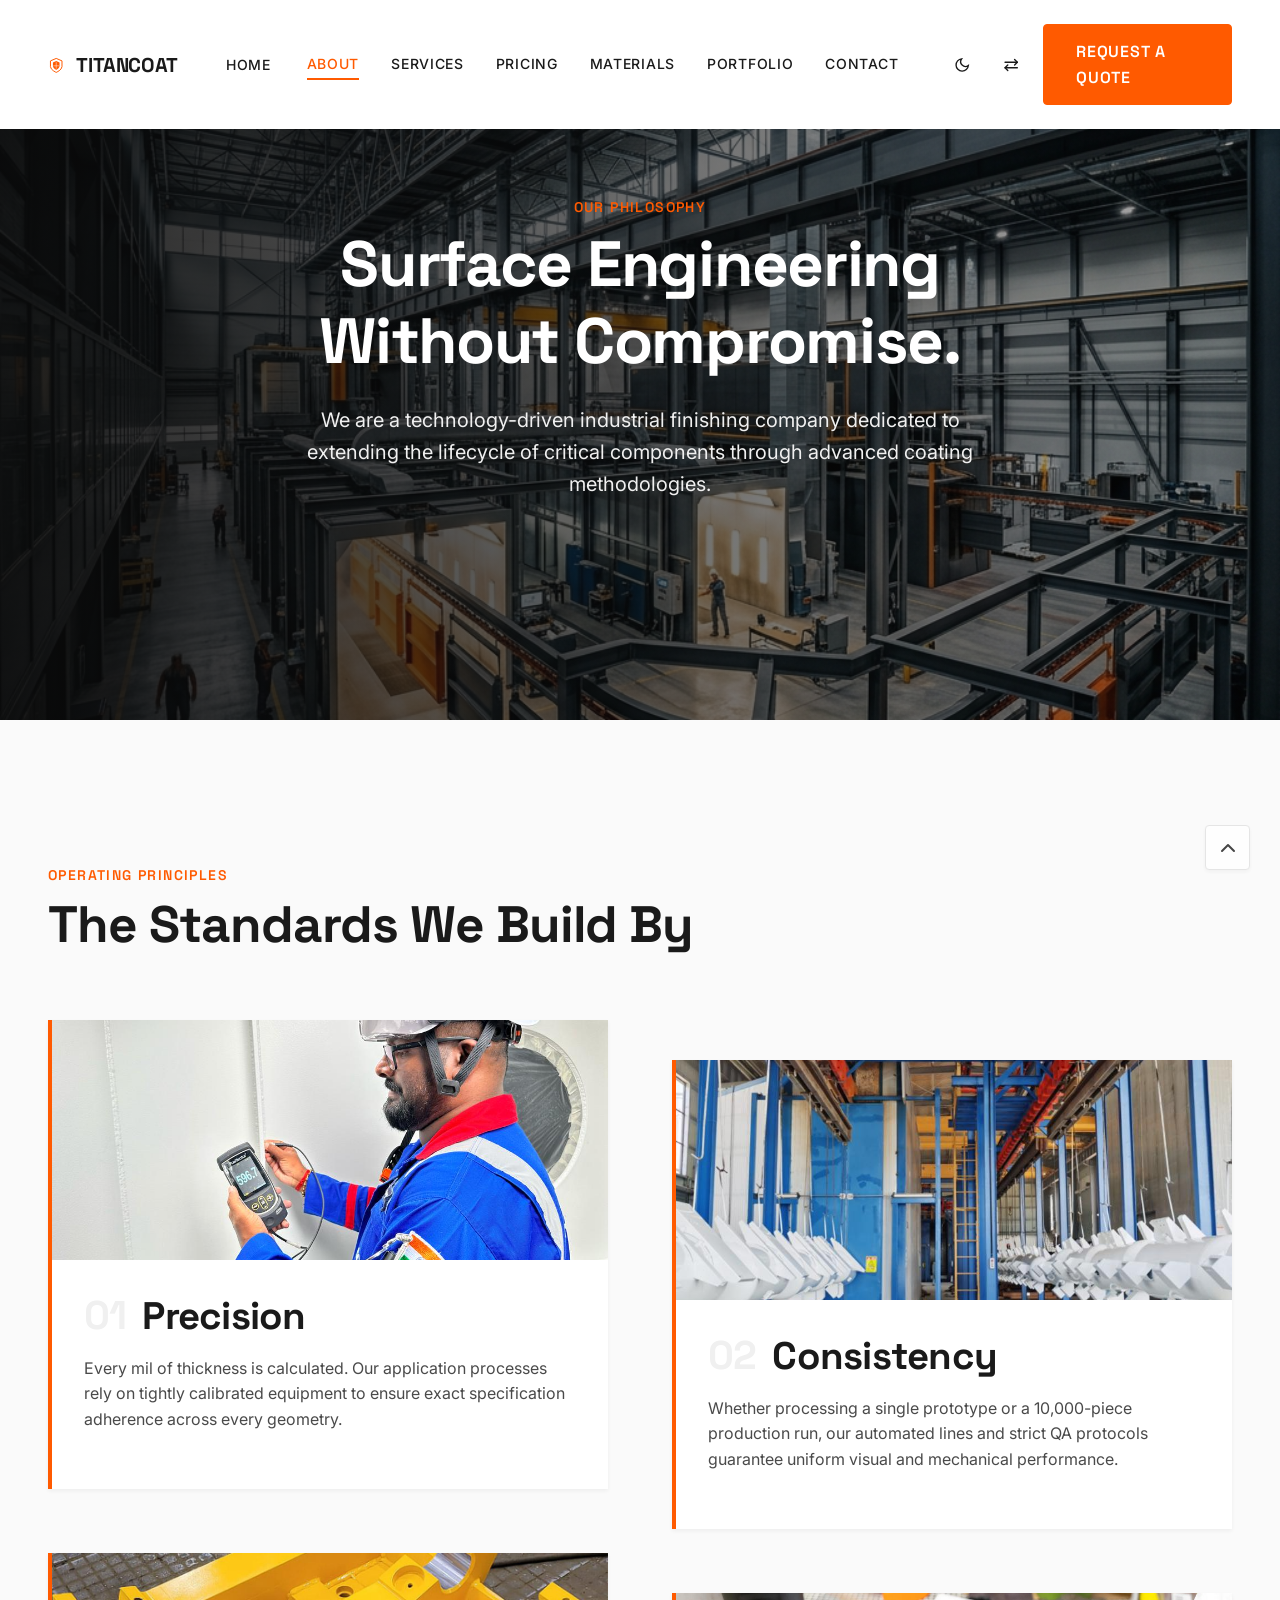
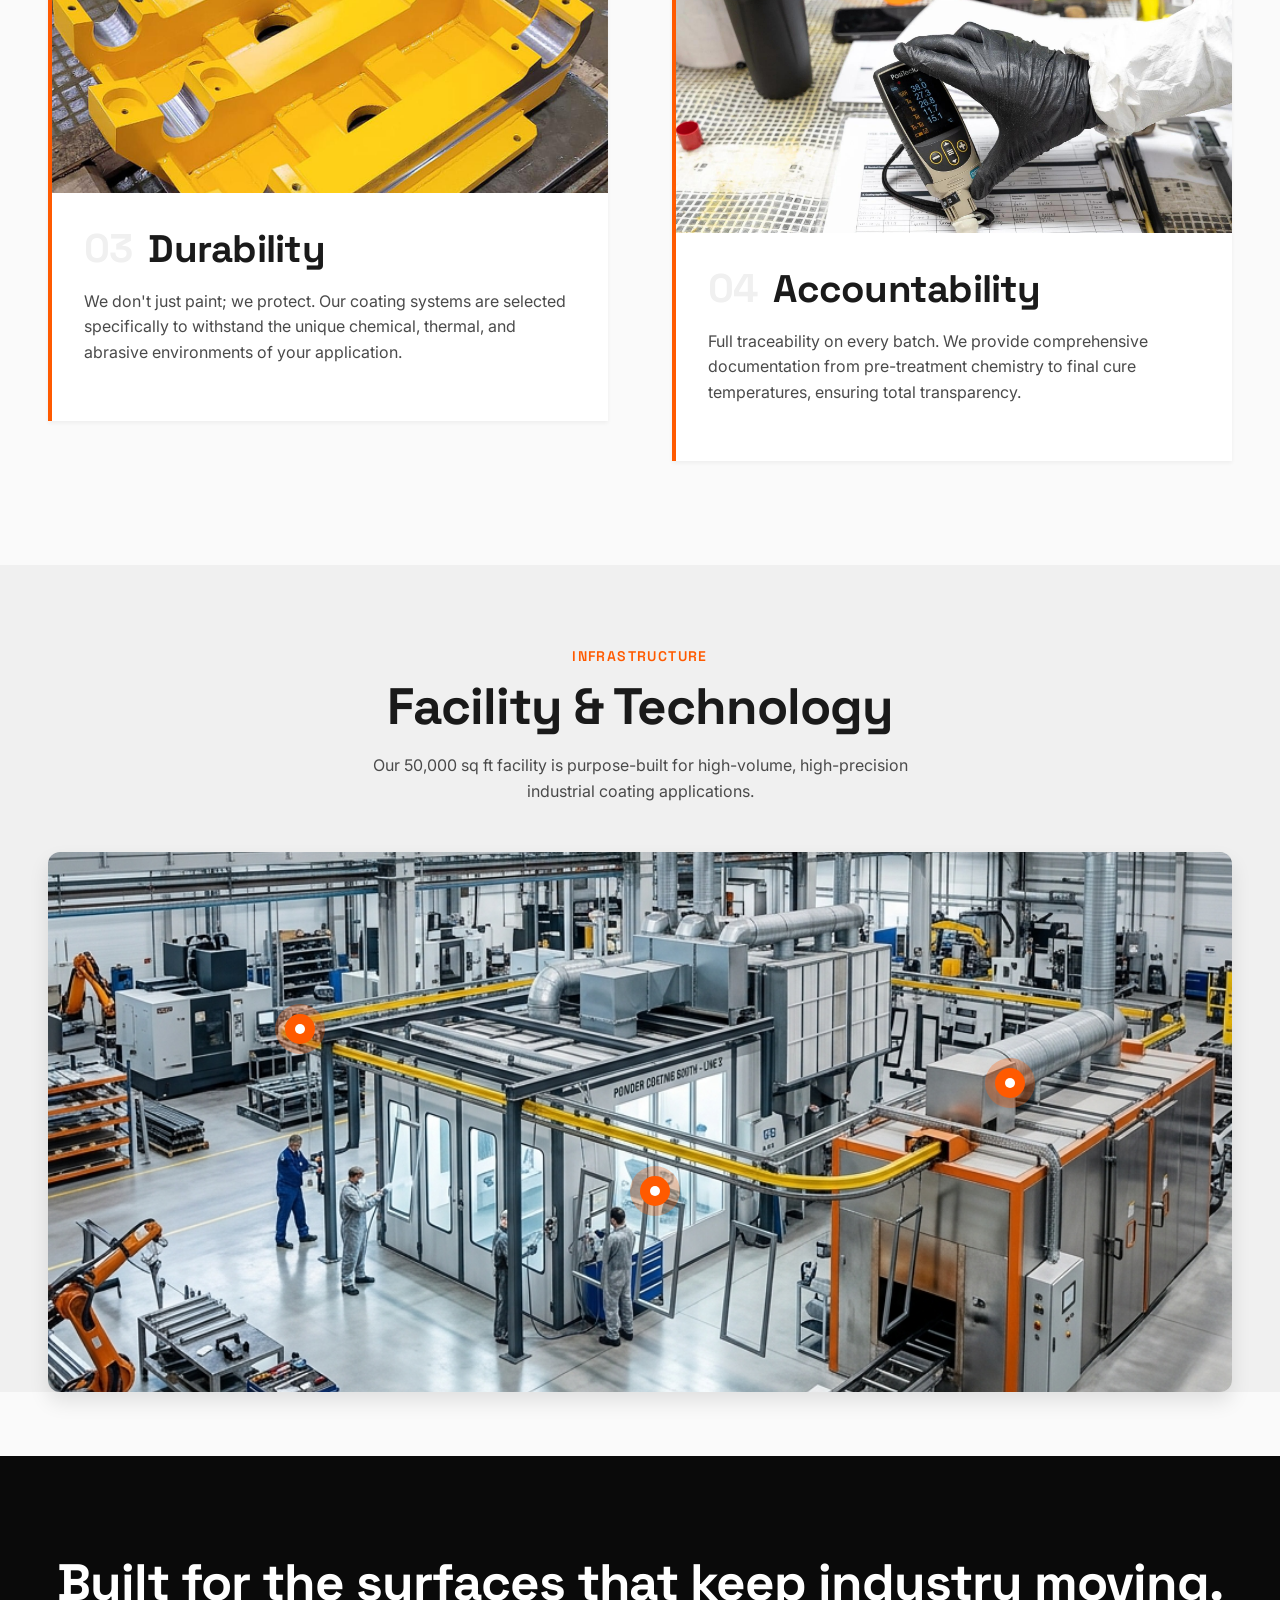
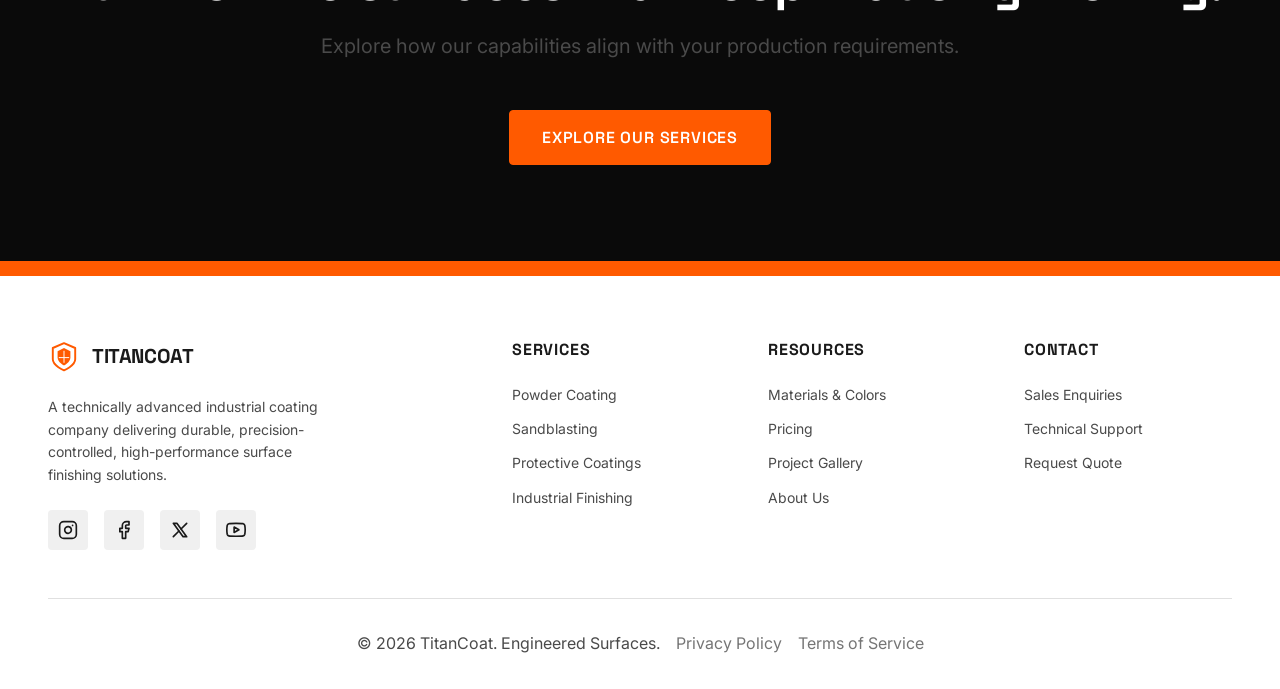
==== about.html @ ca07a5b2 "Initial commit" ====
<!DOCTYPE html>
<html lang="en" dir="ltr" data-theme="light">
<head>
    <meta charset="UTF-8">
    <meta name="viewport" content="width=device-width, initial-scale=1.0">
    <title>TitanCoat | About Us</title>
    
    <link rel="stylesheet" href="assets/css/reset.css">
    <link rel="stylesheet" href="assets/css/variables.css">
    <link rel="stylesheet" href="assets/css/global.css">
    <link rel="stylesheet" href="assets/css/components.css">
    <link rel="stylesheet" href="assets/css/pages/about.css">
    <link rel="icon" type="image/svg+xml" href="assets/images/favicon.svg">
</head>
<body>

    <!-- NAVBAR -->
    <nav class="navbar">
        <div class="container nav-container">
            <a href="index.html" class="logo">
                <svg viewBox="0 0 100 100" fill="none" xmlns="http://www.w3.org/2000/svg">
    <path d="M50 10 L85 25 L85 60 C85 80 50 95 50 95 C50 95 15 80 15 60 L15 25 L50 10 Z" stroke="var(--accent-orange)" stroke-width="6" stroke-linejoin="round"/>
    <path d="M50 25 L70 35 L70 55 C70 70 50 80 50 80 C50 80 30 70 30 55 L30 35 L50 25 Z" fill="var(--accent-orange)"/>
    <path d="M35 55 L65 55" stroke="var(--bg-card)" stroke-width="3" stroke-linecap="round"/>
    <path d="M50 35 L50 70" stroke="var(--bg-card)" stroke-width="3" stroke-linecap="round"/>
</svg>
TITANCOAT
            </a>

            <div class="nav-menu">
                <div class="nav-item-dropdown"> <a href="#" class="nav-link">Home <svg style="width:16px;height:16px;vertical-align:middle;margin-left:4px;" viewBox="0 0 24 24" fill="none" stroke="currentColor" stroke-width="2" stroke-linecap="round" stroke-linejoin="round"><polyline points="6 9 12 15 18 9"></polyline></svg></a> <div class="dropdown-menu"> <a href="index.html" class="dropdown-link">Home 1</a> <a href="home-2.html" class="dropdown-link">Home 2</a> </div> </div>
                <a href="about.html" class="nav-link active">About</a>
                <a href="services.html" class="nav-link">Services</a>
                <a href="pricing.html" class="nav-link">Pricing</a>
                <a href="materials-colors.html" class="nav-link">Materials</a>
                <a href="portfolio.html" class="nav-link">Portfolio</a>
                <a href="contact.html" class="nav-link">Contact</a>
            </div>

            <div class="nav-actions">
                <button class="theme-toggle" aria-label="Toggle Theme"></button>
                <button class="rtl-toggle" id="rtl-toggle" title="Toggle RTL" style="display:flex;align-items:center;justify-content:center;"><svg width="20" height="20" viewBox="0 0 24 24" fill="none" stroke="currentColor" stroke-width="2" stroke-linecap="round" stroke-linejoin="round"><path d="M17 4l4 4-4 4"></path><path d="M21 8H3"></path><path d="M7 20l-4-4 4-4"></path><path d="M3 16h18"></path></svg></button>
                <a href="#" class="btn btn-primary" data-modal-target="quote-modal">REQUEST A QUOTE</a>
            </div>

            <button class="hamburger"><span></span><span></span><span></span></button>
        </div>
    </nav>

    <!-- MOBILE MENU -->
    <div class="mobile-menu">
        <div class="mobile-nav-links">
            <a href="index.html" class="nav-link">Home</a>
            <a href="home-2.html" class="nav-link">Home 2</a>
            <a href="about.html" class="nav-link active">About</a>
            <a href="services.html" class="nav-link">Services</a>
            <a href="pricing.html" class="nav-link">Pricing</a>
            <a href="materials-colors.html" class="nav-link">Materials & Colors</a>
            <a href="portfolio.html" class="nav-link">Portfolio</a>
            <a href="contact.html" class="nav-link">Contact</a>
            </div>
        <div class="mobile-top-controls">
            <button class="theme-toggle">Theme</button>
            <button class="rtl-toggle" id="rtl-toggle" title="Toggle RTL" style="display:flex;align-items:center;justify-content:center;"><svg width="20" height="20" viewBox="0 0 24 24" fill="none" stroke="currentColor" stroke-width="2" stroke-linecap="round" stroke-linejoin="round"><path d="M17 4l4 4-4 4"></path><path d="M21 8H3"></path><path d="M7 20l-4-4 4-4"></path><path d="M3 16h18"></path></svg></button>
        </div>
        <a href="#" class="btn btn-primary" data-modal-target="quote-modal" style="width: 100%; text-align: center;">REQUEST A QUOTE</a>
    </div>

    <!-- SECTION 01: ABOUT HERO -->
    <section class="about-hero">
        <div class="about-hero-bg"></div>
        <div class="about-hero-overlay"></div>
        <div class="container relative">
            <div class="about-hero-content fade-up">
                <span class="label-small">Our Philosophy</span>
                <h1>Surface Engineering Without Compromise.</h1>
                <p class="text-lead">We are a technology-driven industrial finishing company dedicated to extending the lifecycle of critical components through advanced coating methodologies.</p>
            </div>
        </div>
    </section>

    <!-- SECTION 02: OUR APPROACH -->
    <section class="approach-section">
        <div class="container">
            <div class="fade-up">
                <span class="label-small">Operating Principles</span>
                <h2>The Standards We Build By</h2>
            </div>
            
            <div class="approach-grid">
                <div class="approach-item fade-up">
                    <img src="assets/images/Precision.png" alt="Precision" class="approach-item-img">
                    <h3><span>01</span> Precision</h3>
                    <p>Every mil of thickness is calculated. Our application processes rely on tightly calibrated equipment to ensure exact specification adherence across every geometry.</p>
                </div>
                <div class="approach-item fade-up" style="transition-delay: 0.1s; transform: translateY(40px);">
                    <img src="assets/images/Consistency.png" alt="Consistency" class="approach-item-img">
                    <h3><span>02</span> Consistency</h3>
                    <p>Whether processing a single prototype or a 10,000-piece production run, our automated lines and strict QA protocols guarantee uniform visual and mechanical performance.</p>
                </div>
                <div class="approach-item fade-up" style="transition-delay: 0.2s;">
                    <img src="assets/images/Durability.png" alt="Durability" class="approach-item-img">
                    <h3><span>03</span> Durability</h3>
                    <p>We don't just paint; we protect. Our coating systems are selected specifically to withstand the unique chemical, thermal, and abrasive environments of your application.</p>
                </div>
                <div class="approach-item fade-up" style="transition-delay: 0.3s; transform: translateY(40px);">
                    <img src="assets/images/Accountability.png" alt="Accountability" class="approach-item-img">
                    <h3><span>04</span> Accountability</h3>
                    <p>Full traceability on every batch. We provide comprehensive documentation from pre-treatment chemistry to final cure temperatures, ensuring total transparency.</p>
                </div>
            </div>
        </div>
    </section>

    <!-- SECTION 03: FACILITY & TECHNOLOGY -->
    <section class="facility-section">
        <div class="container">
            <div class="fade-up text-center">
                <span class="label-small">Infrastructure</span>
                <h2>Facility & Technology</h2>
                <p style="max-width: 600px; margin: 0 auto;">Our 50,000 sq ft facility is purpose-built for high-volume, high-precision industrial coating applications.</p>
            </div>
            
            <div class="facility-interactive fade-up">
                <div class="hotspot hs-1">
                    <div class="hotspot-info">
                        <h4>Environmental Control</h4>
                        <p>Climate-controlled application booths prevent humidity-induced defects.</p>
                    </div>
                </div>
                <div class="hotspot hs-2">
                    <div class="hotspot-info">
                        <h4>Automated Conveyor</h4>
                        <p>High-capacity line ensuring consistent thermal exposure during the cure cycle.</p>
                    </div>
                </div>
                <div class="hotspot hs-3">
                    <div class="hotspot-info">
                        <h4>Multi-Stage Pre-Treatment</h4>
                        <p>Chemical washing stations that profile and convert the substrate for maximum bond.</p>
                    </div>
                </div>
            </div>
        </div>
    </section>

    <!-- SECTION 04: FINAL CTA -->
    <section class="about-cta">
        <div class="container fade-up">
            <h2>Built for the surfaces that keep industry moving.</h2>
            <p class="text-lead">Explore how our capabilities align with your production requirements.</p>
            <a href="services.html" class="btn btn-primary" style="margin-top: 1.5rem;">Explore Our Services</a>
        </div>
    </section>

        <!-- FOOTER -->
    <footer class="footer">
        <div class="container">
            <div class="footer-grid">
                <div class="footer-col">
                    <a href="index.html" class="logo" style="margin-bottom: 1.5rem;">
                        <svg viewBox="0 0 100 100" fill="none" xmlns="http://www.w3.org/2000/svg">
    <path d="M50 10 L85 25 L85 60 C85 80 50 95 50 95 C50 95 15 80 15 60 L15 25 L50 10 Z" stroke="var(--accent-orange)" stroke-width="6" stroke-linejoin="round"/>
    <path d="M50 25 L70 35 L70 55 C70 70 50 80 50 80 C50 80 30 70 30 55 L30 35 L50 25 Z" fill="var(--accent-orange)"/>
    <path d="M35 55 L65 55" stroke="var(--bg-card)" stroke-width="3" stroke-linecap="round"/>
    <path d="M50 35 L50 70" stroke="var(--bg-card)" stroke-width="3" stroke-linecap="round"/>
</svg>
TITANCOAT
                    </a>
                    <p style="font-size: 0.875rem; max-width: 300px;">A technically advanced industrial coating company delivering durable, precision-controlled, high-performance surface finishing solutions.</p>
                    <div class="social-icons">
                        <a href="#" aria-label="Instagram"><svg width="20" height="20" viewBox="0 0 24 24" fill="none" stroke="currentColor" stroke-width="2" stroke-linecap="round" stroke-linejoin="round"><rect x="2" y="2" width="20" height="20" rx="5" ry="5"></rect><path d="M16 11.37A4 4 0 1 1 12.63 8 4 4 0 0 1 16 11.37z"></path><line x1="17.5" y1="6.5" x2="17.51" y2="6.5"></line></svg></a>
                        <a href="#" aria-label="Facebook"><svg width="20" height="20" viewBox="0 0 24 24" fill="none" stroke="currentColor" stroke-width="2" stroke-linecap="round" stroke-linejoin="round"><path d="M18 2h-3a5 5 0 0 0-5 5v3H7v4h3v8h4v-8h3l1-4h-4V7a1 1 0 0 1 1-1h3z"></path></svg></a>
                        <a href="#" aria-label="X (Twitter)"><svg width="20" height="20" viewBox="0 0 24 24" fill="none" stroke="currentColor" stroke-width="2" stroke-linecap="round" stroke-linejoin="round"><path d="M4 4l11.733 16h4.267l-11.733 -16z"/><path d="M4 20l6.768 -6.768m2.46 -2.46l6.772 -6.772"/></svg></a>
                        <a href="#" aria-label="YouTube"><svg width="20" height="20" viewBox="0 0 24 24" fill="none" stroke="currentColor" stroke-width="2" stroke-linecap="round" stroke-linejoin="round"><path d="M22.54 6.42a2.78 2.78 0 0 0-1.94-2C18.88 4 12 4 12 4s-6.88 0-8.6.46a2.78 2.78 0 0 0-1.94 2A29 29 0 0 0 1 11.75a29 29 0 0 0 .46 5.33 2.78 2.78 0 0 0 1.94 2c1.72.46 8.6.46 8.6.46s6.88 0 8.6-.46a2.78 2.78 0 0 0 1.94-2 29 29 0 0 0 .46-5.33 29 29 0 0 0-.46-5.33z"></path><polygon points="9.75 15.02 15.5 11.75 9.75 8.48 9.75 15.02"></polygon></svg></a>
                    </div>
                </div>
                <div class="footer-col">
                    <h4>Services</h4>
                    <div class="footer-links">
                        <a href="services.html">Powder Coating</a>
                        <a href="services.html">Sandblasting</a>
                        <a href="services.html">Protective Coatings</a>
                        <a href="services.html">Industrial Finishing</a>
                    </div>
                </div>
                <div class="footer-col">
                    <h4>Resources</h4>
                    <div class="footer-links">
                        <a href="materials-colors.html">Materials & Colors</a>
                        <a href="pricing.html">Pricing</a>
                        <a href="portfolio.html">Project Gallery</a>
                        <a href="about.html">About Us</a>
                    </div>
                </div>
                <div class="footer-col">
                    <h4>Contact</h4>
                    <div class="footer-links">
                        <a href="contact.html">Sales Enquiries</a>
                        <a href="contact.html">Technical Support</a>
                        <a href="#" data-modal-target="quote-modal">Request Quote</a>
                    </div>
                </div>
            </div>
            <div class="footer-bottom" style="justify-content: center; position: relative;">
                <p style="text-align: center; margin: 0;">&copy; 2026 TitanCoat. Engineered Surfaces. &nbsp;&nbsp; <a href="#" style="color: var(--text-muted); text-decoration: none;">Privacy Policy</a> &nbsp;&nbsp; <a href="#" style="color: var(--text-muted); text-decoration: none;">Terms of Service</a></p>
                <button onclick="window.scrollTo({top: 0, behavior: 'smooth'})" class="back-to-top" aria-label="Back to top">
                    <svg width="24" height="24" viewBox="0 0 24 24" fill="none" stroke="currentColor" stroke-width="2" stroke-linecap="round" stroke-linejoin="round"><polyline points="18 15 12 9 6 15"></polyline></svg>
                </button>
            </div>
        </div>
    </footer>

        <!-- MODAL: QUOTE REQUEST -->
    <div class="modal-overlay" id="quote-modal">
        <div class="modal-card">
            <button class="modal-close">&times;</button>
            <div class="modal-header">
                <h3>Request a Coating Quote</h3>
                <p>Provide your project details for an engineering evaluation.</p>
            </div>
            <form onsubmit="event.preventDefault(); alert('Quote Request Submitted! (Demo)'); this.closest('.modal-overlay').classList.remove('active'); document.body.style.overflow = '';">
                <div class="form-grid">
                    <div class="form-group">
                        <label class="form-label">Project Type</label>
                        <select class="form-control" required>
                            <option value="">Select process...</option>
                            <option>Powder Coating</option>
                            <option>Sandblasting</option>
                            <option>Protective Coating</option>
                            <option>Metal Finishing</option>
                            <option>Custom Coating</option>
                        </select>
                    </div>
                    <div class="form-group">
                        <label class="form-label">Material</label>
                        <select class="form-control" required>
                            <option value="">Select substrate...</option>
                            <option>Steel</option>
                            <option>Aluminum</option>
                            <option>Stainless Steel</option>
                            <option>Cast Iron</option>
                            <option>Other</option>
                        </select>
                    </div>
                </div>
                <div class="form-grid">
                    <div class="form-group">
                        <label class="form-label">Estimated Quantity</label>
                        <input type="number" class="form-control" placeholder="Number of parts" required>
                    </div>
                    <div class="form-group">
                        <label class="form-label">Required Finish</label>
                        <select class="form-control" required>
                            <option value="">Select finish...</option>
                            <option>Matte</option>
                            <option>Satin</option>
                            <option>Gloss</option>
                            <option>Textured</option>
                            <option>Metallic</option>
                        </select>
                    </div>
                </div>
                <div class="form-group">
                    <label class="form-label">Project Message / Dimensions</label>
                    <textarea class="form-control" placeholder="Describe component dimensions, surface condition, and performance needs..." required></textarea>
                </div>
                <button type="submit" class="btn btn-primary" style="width: 100%;">SUBMIT QUOTE REQUEST</button>
            </form>
        </div>
    </div>
    <!-- MODAL: AUTHENTICATION -->
    <div class="modal-overlay" id="auth-modal">
        <div class="modal-card" style="max-width: 400px;">
            <button class="modal-close">&times;</button>
            <div id="login-form-container">
                <div class="modal-header"><h3>Client Portal</h3></div>
                <form onsubmit="event.preventDefault(); alert('Login Successful! (Demo)'); this.closest('.modal-overlay').classList.remove('active'); document.body.style.overflow = '';">
                    <div class="form-group"><input type="email" class="form-control" placeholder="Email" required></div>
                    <div class="form-group"><input type="password" class="form-control" placeholder="Password" required></div>
                    <button type="submit" class="btn btn-primary" style="width: 100%;">Sign In</button>
                </form>
            </div>
        </div>
    </div>

    <!-- Scripts -->
    <script src="assets/js/theme.js"></script>
    <script src="assets/js/rtl.js"></script>
    <script src="assets/js/main.js"></script>
    <script src="assets/js/modals.js"></script>
</body>
</html>
---- assets/css/variables.css ----
@import url('https://fonts.googleapis.com/css2?family=Inter:wght@300;400;500;600&family=Space+Grotesk:wght@400;500;600;700&display=swap');

:root {
  /* Colors - Light Theme (Default) */
  --bg-primary: #FAFAFA;
  --bg-secondary: #F0F0F0;
  --bg-card: #FFFFFF;
  --bg-footer: #FFFFFF;
  
  --text-primary: #1A1A1A; /* Graphite */
  --text-secondary: #4A4A4A;
  --text-muted: #757575;
  
  --border-color: #E0E0E0;
  --border-light: #EEEEEE;

  /* Accent - Industrial Orange */
  --accent-orange: #FF5A00; /* Safety Orange */
  --accent-orange-hover: #E04F00;
  --accent-orange-light: rgba(255, 90, 0, 0.1);

  /* Specific Industrial Neutrals */
  --industrial-black: #0A0A0A;
  --charcoal: #1C1C1C;
  --gunmetal: #2C3539;
  --concrete: #D3D3D3;

  /* Typography */
  --font-heading: 'Space Grotesk', 'Sora', sans-serif;
  --font-body: 'Inter', 'Manrope', sans-serif;

  /* Spacing */
  --space-xs: 0.5rem;
  --space-sm: 1rem;
  --space-md: 1.5rem;
  --space-lg: 2rem;
  --space-xl: 3rem;
  --space-xxl: 5rem;
  --section-pad: 5rem 0;

  /* Borders / Radii */
  --radius-sm: 4px;
  --radius-md: 8px;
  --radius-lg: 12px;
  --radius-full: 9999px;

  /* Shadows */
  --shadow-sm: 0 2px 4px rgba(0,0,0,0.05);
  --shadow-md: 0 4px 8px rgba(0,0,0,0.08);
  --shadow-lg: 0 10px 20px rgba(0,0,0,0.1);
  --shadow-glow: 0 0 15px rgba(255, 90, 0, 0.3);

  /* Transitions */
  --transition-fast: 0.2s ease;
  --transition-normal: 0.3s cubic-bezier(0.25, 0.46, 0.45, 0.94);
  --transition-slow: 0.5s cubic-bezier(0.25, 0.46, 0.45, 0.94);
}

[data-theme="dark"] {
  /* Colors - Dark Theme */
  --bg-primary: #0A0A0A;
  --bg-secondary: #121212;
  --bg-card: #1A1A1A;
  --bg-footer: #050505;
  
  --text-primary: #FFFFFF;
  --text-secondary: #B0B0B0;
  --text-muted: #666666;
  
  --border-color: #333333;
  --border-light: #222222;

  --accent-orange: #FF6600; 
  --accent-orange-hover: #FF8533;
  
  --shadow-sm: 0 2px 4px rgba(0,0,0,0.2);
  --shadow-md: 0 4px 8px rgba(0,0,0,0.3);
  --shadow-lg: 0 10px 20px rgba(0,0,0,0.4);
}
---- assets/css/global.css ----
body {
  font-family: var(--font-body);
  background-color: var(--bg-primary);
  color: var(--text-primary);
  line-height: 1.6;
  transition: background-color var(--transition-normal), color var(--transition-normal);
}

h1, h2, h3, h4, h5, h6 {
  font-family: var(--font-heading);
  font-weight: 700;
  line-height: 1.2;
  margin-bottom: var(--space-sm);
  color: var(--text-primary);
  letter-spacing: -0.02em;
}

h1 { font-size: clamp(2.5rem, 5vw, 4.5rem); }
h2 { font-size: clamp(2rem, 4vw, 3.5rem); }
h3 { font-size: clamp(1.5rem, 3vw, 2.5rem); }
h4 { font-size: clamp(1.25rem, 2vw, 1.75rem); }

p {
  margin-bottom: var(--space-md);
  color: var(--text-secondary);
  font-size: 1rem;
}

.text-lead {
  font-size: 1.25rem;
  font-weight: 400;
  color: var(--text-secondary);
}

.label-small {
  font-family: var(--font-heading);
  font-size: 0.875rem;
  text-transform: uppercase;
  letter-spacing: 0.1em;
  color: var(--accent-orange);
  font-weight: 600;
  display: block;
  margin-bottom: var(--space-xs);
}

.container {
  width: 100%;
  max-width: 1440px;
  margin: 0 auto;
  padding: 0 var(--space-md);
}

@media (min-width: 768px) {
  .container { padding: 0 var(--space-xl); }
}

section {
  padding: var(--section-pad);
  position: relative;
  margin-bottom: 4rem;
}

section:last-of-type {
  margin-bottom: 0;
}

.btn {
  display: inline-flex;
  align-items: center;
  justify-content: center;
  padding: 0.875rem 2rem;
  font-family: var(--font-heading);
  font-weight: 600;
  font-size: 1rem;
  border-radius: var(--radius-sm);
  border: none;
  cursor: pointer;
  transition: all var(--transition-normal);
  text-transform: uppercase;
  letter-spacing: 0.05em;
  gap: 0.5rem;
}

.btn-primary {
  background-color: var(--accent-orange);
  color: #FFF;
  border: 1px solid var(--accent-orange);
}

.btn-primary:hover {
  background-color: transparent;
  color: var(--accent-orange);
}

.btn-outline {
  background-color: transparent;
  color: var(--text-primary);
  border: 1px solid var(--border-color);
}

.btn-outline:hover {
  border-color: var(--accent-orange);
  color: var(--accent-orange);
}

[dir="rtl"] {
  text-align: right;
}

.fade-up {
  opacity: 0;
  transform: translateY(30px);
  transition: opacity 0.8s ease, transform 0.8s ease;
}

.fade-up.is-visible {
  opacity: 1;
  transform: translateY(0);
}

.text-center {
  text-align: center;
}

@keyframes spin-anti {
  from { transform: rotate(0deg); }
  to { transform: rotate(-360deg); }
}

.spin-anti {
  animation: spin-anti 40s linear infinite;
}
---- assets/css/components.css ----
/* --- NAVBAR --- */
.navbar {
  position: fixed;
  top: 0;
  left: 0;
  width: 100%;
  z-index: 1002;
  padding: 1.5rem 0;
  transition: background-color var(--transition-normal), padding var(--transition-normal), box-shadow var(--transition-normal);
  background-color: #ffffff !important;
}

.navbar.scrolled {
  background-color: #ffffff !important;
  padding: 1rem 0;
  box-shadow: var(--shadow-md);
  backdrop-filter: blur(10px);
}

.nav-container {
  display: flex;
  justify-content: space-between;
  align-items: center;
}

.logo {
  display: flex;
  align-items: center;
  gap: 0.75rem;
  font-family: var(--font-heading);
  font-weight: 700;
  font-size: 1.25rem;
  letter-spacing: -0.02em;
  color: #1A1A1A !important;
  z-index: 1001;
  margin-right: 3rem;
}

[dir="rtl"] .logo {
  margin-right: 0;
  margin-left: 3rem;
}

.logo svg {
  height: 32px;
  width: auto;
}

[data-theme="dark"] .navbar,
[data-theme="dark"] .navbar.scrolled {
  background-color: var(--bg-primary) !important;
}

[data-theme="dark"] .logo,
[data-theme="dark"] .navbar .nav-link {
  color: #ffffff !important;
}

[data-theme="dark"] .hamburger span {
  background-color: #ffffff !important;
}

.nav-menu {
  display: flex;
  gap: 2rem;
  align-items: center;
}

.nav-link {
  font-size: 0.875rem;
  font-weight: 500;
  color: #1A1A1A !important;
  text-transform: uppercase;
  letter-spacing: 0.05em;
  transition: color var(--transition-fast);
  position: relative;
  display: inline-flex;
  align-items: center;
  white-space: nowrap;
}

.nav-link::after {
  content: '';
  position: absolute;
  bottom: -4px;
  left: 0;
  width: 0;
  height: 2px;
  background-color: var(--accent-orange);
  transition: width var(--transition-fast);
}

.nav-link:hover::after, .nav-link.active::after {
  width: 100%;
}

.nav-link:hover, .nav-link.active {
  color: var(--accent-orange) !important;
}

/* --- DROPDOWN --- */
.nav-item-dropdown {
  position: relative;
  display: inline-block;
}

.dropdown-menu {
  position: absolute;
  top: 100%;
  left: 0;
  background-color: #ffffff;
  min-width: 150px;
  box-shadow: 0 4px 6px rgba(0,0,0,0.1);
  border-radius: var(--radius-sm);
  opacity: 0;
  visibility: hidden;
  transform: translateY(10px);
  transition: all var(--transition-fast);
  padding: 0.5rem 0;
  z-index: 1005;
}

.nav-item-dropdown:hover .dropdown-menu {
  opacity: 1;
  visibility: visible;
  transform: translateY(0);
}

.dropdown-link {
  display: block;
  padding: 0.5rem 1.5rem;
  color: #1A1A1A;
  font-size: 0.875rem;
  font-weight: 500;
  text-transform: uppercase;
  text-decoration: none;
  transition: background-color var(--transition-fast), color var(--transition-fast);
}

.dropdown-link:hover, .dropdown-link.active {
  background-color: #f5f5f5;
  color: var(--accent-orange);
}

.nav-actions {
  display: flex;
  align-items: center;
  gap: 1rem;
  margin-left: 3rem;
}

[dir="rtl"] .nav-actions {
  margin-left: 0;
  margin-right: 3rem;
}

.theme-toggle, .rtl-toggle {
  background: none;
  border: none;
  color: #1A1A1A !important;
  cursor: pointer;
  display: flex;
  align-items: center;
  justify-content: center;
  font-weight: 600;
  font-size: 0.875rem;
  padding: 0.5rem;
  border-radius: var(--radius-sm);
  transition: background-color var(--transition-fast);
}

.theme-toggle:hover, .rtl-toggle:hover {
  background-color: var(--bg-secondary);
}

[data-theme="dark"] .theme-toggle,
[data-theme="dark"] .rtl-toggle {
  color: #ffffff !important;
}

.hamburger {
  display: none;
  background: none;
  border: none;
  cursor: pointer;
  z-index: 1001;
  padding: 0.5rem;
}

.hamburger span {
  display: block;
  width: 24px;
  height: 2px;
  background-color: #1A1A1A !important;
  margin-bottom: 5px;
  transition: all var(--transition-fast);
}

.hamburger span:last-child {
  margin-bottom: 0;
}

.hamburger.active span:nth-child(1) {
  transform: translateY(7px) rotate(45deg);
}
.hamburger.active span:nth-child(2) {
  opacity: 0;
}
.hamburger.active span:nth-child(3) {
  transform: translateY(-7px) rotate(-45deg);
}

/* --- MOBILE MENU --- */
.mobile-menu {
  position: fixed;
  top: 0;
  right: -100%;
  width: 100%;
  height: 100vh;
  background-color: var(--bg-primary);
  z-index: 1000;
  transition: right var(--transition-normal);
  display: flex;
  flex-direction: column;
  padding: 6rem 2rem 2rem 2rem;
  overflow-y: auto;
}

[dir="rtl"] .mobile-menu {
  right: auto;
  left: -100%;
  transition: left var(--transition-normal);
}

.mobile-menu.active {
  right: 0;
}

[dir="rtl"] .mobile-menu.active {
  left: 0;
}

.mobile-top-controls {
  display: flex;
  justify-content: center;
  gap: 2rem;
  margin-top: 1rem;
  padding-top: 2rem;
  border-top: 1px solid var(--border-color);
  margin-bottom: 2rem;
}

.mobile-nav-links {
  display: flex;
  flex-direction: column;
  align-items: center;
  gap: 1.5rem;
  margin-bottom: 2rem;
}

.mobile-nav-links .nav-link {
  font-size: 1.25rem;
}

.mobile-login-card {
  background-color: var(--bg-card);
  padding: 1.5rem;
  border-radius: var(--radius-md);
  border: 1px solid var(--border-color);
  text-align: center;
  margin-top: auto;
  display: flex;
  flex-direction: column;
  gap: 1rem;
}

@media (max-width: 1024px) {
  .nav-menu, .nav-actions .btn, .nav-actions .theme-toggle, .nav-actions .rtl-toggle, .nav-actions .login-btn {
    display: none !important;
  }
  .hamburger {
    display: block;
  }
}

/* --- FOOTER --- */
.footer {
  background-color: var(--bg-footer);
  padding: 4rem 0 2rem 0;
  border-top: 15px solid var(--accent-orange);
}

.footer-grid {
  display: grid;
  grid-template-columns: 2fr 1fr 1fr 1fr;
  gap: 3rem;
  margin-bottom: 3rem;
}

.footer-col h4 {
  font-size: 1rem;
  margin-bottom: 1.5rem;
  text-transform: uppercase;
  letter-spacing: 0.05em;
}

.footer-links {
  display: flex;
  flex-direction: column;
  gap: 0.75rem;
}

.footer-links a {
  color: var(--text-secondary);
  font-size: 0.875rem;
  transition: color var(--transition-fast);
}

.footer-links a:hover {
  color: var(--accent-orange);
}

.social-icons {
  display: flex;
  gap: 1rem;
  margin-top: 1.5rem;
}

.social-icons a {
  display: flex;
  align-items: center;
  justify-content: center;
  width: 40px;
  height: 40px;
  border-radius: var(--radius-sm);
  background-color: var(--bg-secondary);
  color: var(--text-primary);
  transition: all var(--transition-normal);
}

.social-icons a:hover {
  background-color: var(--accent-orange);
  color: #fff;
  transform: translateY(-3px) scale(1.05);
  box-shadow: var(--shadow-glow);
}

.footer-bottom {
  display: flex;
  justify-content: space-between;
  align-items: center;
  padding-top: 2rem;
  border-top: 1px solid var(--border-color);
  font-size: 0.875rem;
  color: var(--text-muted);
}

.back-to-top {
  position: fixed;
  right: 30px;
  bottom: 30px;
  background: var(--bg-card);
  border: 1px solid var(--border-color);
  color: var(--text-primary);
  width: 45px;
  height: 45px;
  border-radius: var(--radius-sm);
  display: flex;
  align-items: center;
  justify-content: center;
  transition: all var(--transition-fast);
  cursor: pointer;
  z-index: 100;
  box-shadow: var(--shadow-sm);
  opacity: 0.8;
}

.back-to-top:hover {
  background: var(--accent-orange);
  color: #fff;
  border-color: var(--accent-orange);
  transform: translateY(-5px);
  box-shadow: var(--shadow-md), var(--shadow-glow);
  opacity: 1;
}

@media (max-width: 768px) {
  .footer-grid {
    grid-template-columns: 1fr;
    text-align: center;
    gap: 2rem;
  }
  .footer-col .logo {
    justify-content: center;
    margin-right: 0;
    margin-left: 0;
  }
  .footer-col p {
    margin-left: auto;
    margin-right: auto;
  }
  .social-icons {
    justify-content: center;
  }
  .footer-bottom {
    flex-direction: column;
    gap: 1rem;
    padding-bottom: 2rem;
  }
  .back-to-top {
    right: 20px;
    bottom: 20px;
    margin-top: 0;
  }
  .back-to-top:hover {
    transform: translateY(-3px);
  }
}

/* --- MODALS --- */
.modal-overlay {
  position: fixed;
  top: 0;
  left: 0;
  width: 100%;
  height: 100vh;
  background-color: rgba(0, 0, 0, 0.7);
  backdrop-filter: blur(5px);
  z-index: 2000;
  display: flex;
  align-items: center;
  justify-content: center;
  opacity: 0;
  visibility: hidden;
  transition: opacity var(--transition-normal), visibility var(--transition-normal);
}

.modal-overlay.active {
  opacity: 1;
  visibility: visible;
}

.modal-card {
  background-color: var(--bg-card);
  width: 90%;
  max-width: 600px;
  border-radius: var(--radius-md);
  padding: 2.5rem;
  position: relative;
  transform: translateY(20px) scale(0.95);
  transition: transform var(--transition-normal);
  max-height: 90vh;
  overflow-y: auto;
  border: 1px solid var(--border-color);
  box-shadow: var(--shadow-lg);
}

.modal-overlay.active .modal-card {
  transform: translateY(0) scale(1);
}

.modal-close {
  position: absolute;
  top: 1rem;
  right: 1rem;
  background: none;
  border: none;
  font-size: 1.5rem;
  color: var(--text-muted);
  cursor: pointer;
  transition: color var(--transition-fast);
}

[dir="rtl"] .modal-close {
  right: auto;
  left: 1rem;
}

.modal-close:hover {
  color: var(--accent-orange);
}

.modal-header {
  margin-bottom: 2rem;
  text-align: center;
}

.modal-header h3 {
  margin-bottom: 0.5rem;
}

.form-group {
  margin-bottom: 1.5rem;
  text-align: left;
}

[dir="rtl"] .form-group {
  text-align: right;
}

.form-label {
  display: block;
  font-size: 0.875rem;
  font-weight: 500;
  margin-bottom: 0.5rem;
  color: var(--text-primary);
}

.form-control {
  width: 100%;
  padding: 0.75rem 1rem;
  background-color: var(--bg-primary);
  border: 1px solid var(--border-color);
  border-radius: var(--radius-sm);
  color: var(--text-primary);
  font-family: var(--font-body);
  transition: border-color var(--transition-fast), box-shadow var(--transition-fast);
}

.form-control:focus {
  outline: none;
  border-color: var(--accent-orange);
  box-shadow: 0 0 0 3px var(--accent-orange-light);
}

textarea.form-control {
  resize: vertical;
  min-height: 100px;
}

.form-grid {
  display: grid;
  grid-template-columns: 1fr 1fr;
  gap: 1rem;
}

@media (max-width: 600px) {
  .form-grid {
    grid-template-columns: 1fr;
  }
}
---- assets/css/pages/about.css ----
/* assets/css/pages/about.css */

/* --- SECTION 01 - ABOUT HERO --- */
.about-hero {
    min-height: 80vh;
    display: flex;
    align-items: center;
    position: relative;
    padding-top: 5rem;
    overflow: hidden;
}

.about-hero-bg {
    position: absolute;
    top: 0; left: 0; width: 100%; height: 100%;
    background-image: url('../../images/about_hero.jpg');
    background-size: cover;
    background-position: center;
    background-attachment: fixed;
    z-index: 1;
}

.about-hero-overlay {
    position: absolute;
    top: 0; left: 0; width: 100%; height: 100%;
    background: linear-gradient(to right, rgba(10,10,10,0.9), rgba(10,10,10,0.3));
    z-index: 2;
}

[dir="rtl"] .about-hero-overlay {
    background: linear-gradient(to left, rgba(10,10,10,0.9), rgba(10,10,10,0.3));
}

.about-hero-content {
    position: relative;
    z-index: 3;
    max-width: 700px;
    margin: 0 auto;
    text-align: center;
}

.about-hero-content h1 {
    color: #fff;
    margin-bottom: var(--space-md);
}

.about-hero-content p {
    color: #f0f0f0;
}

/* --- SECTION 02 - OUR APPROACH --- */
.approach-section {
    background-color: var(--bg-primary);
}

.approach-grid {
    display: grid;
    grid-template-columns: 1fr 1fr;
    gap: 4rem;
    margin-top: 4rem;
}

.approach-item {
    padding: 2rem;
    background: var(--bg-card);
    border-left: 4px solid var(--accent-orange);
    box-shadow: var(--shadow-sm);
    transition: transform var(--transition-normal), box-shadow var(--transition-normal);
    overflow: hidden;
}

.approach-item-img {
    width: calc(100% + 4rem);
    max-width: none;
    margin: -2rem -2rem 2rem -2rem;
    height: 240px;
    object-fit: cover;
    display: block;
}

[dir="rtl"] .approach-item {
    border-left: none;
    border-right: 4px solid var(--accent-orange);
}

.approach-item:hover {
    transform: translateY(-10px);
    box-shadow: var(--shadow-md);
}

.approach-item h3 {
    display: flex;
    align-items: center;
    gap: 1rem;
    margin-bottom: 1rem;
    color: var(--text-primary);
}

.approach-item h3 span {
    font-size: 2.5rem;
    color: var(--bg-secondary);
    font-weight: 700;
}

@media (max-width: 768px) {
    .approach-grid { grid-template-columns: 1fr; gap: 2rem; }
}

/* --- SECTION 03 - FACILITY & TECHNOLOGY --- */
.facility-section {
    background-color: var(--bg-secondary);
    padding: var(--section-pad) 0;
}

.facility-interactive {
    position: relative;
    width: 100%;
    height: 60vh;
    min-height: 500px;
    background-image: url('../../images/about_facility.jpg');
    background-size: cover;
    background-position: center;
    border-radius: var(--radius-lg);
    box-shadow: var(--shadow-lg);
    margin-top: 3rem;
    overflow: hidden;
}

.hotspot {
    position: absolute;
    width: 30px;
    height: 30px;
    background-color: var(--accent-orange);
    border-radius: 50%;
    cursor: pointer;
    box-shadow: 0 0 0 10px rgba(255, 90, 0, 0.3);
    animation: pulse 2s infinite;
    z-index: 10;
}

.hotspot::after {
    content: '';
    position: absolute;
    top: 50%;
    left: 50%;
    transform: translate(-50%, -50%);
    width: 10px;
    height: 10px;
    background-color: #fff;
    border-radius: 50%;
}

.hotspot-info {
    position: absolute;
    bottom: 40px;
    left: 50%;
    transform: translateX(-50%) translateY(10px);
    background-color: var(--bg-card);
    padding: 1rem;
    border-radius: var(--radius-sm);
    width: 250px;
    box-shadow: var(--shadow-md);
    opacity: 0;
    visibility: hidden;
    transition: all var(--transition-fast);
    text-align: center;
}

.hotspot:hover .hotspot-info {
    opacity: 1;
    visibility: visible;
    transform: translateX(-50%) translateY(0);
}

.hotspot-info h4 {
    margin-bottom: 0.5rem;
    font-size: 1rem;
    color: var(--accent-orange);
}

.hotspot-info p {
    font-size: 0.875rem;
    margin-bottom: 0;
}

@keyframes pulse {
    0% { box-shadow: 0 0 0 0 rgba(255, 90, 0, 0.7); }
    70% { box-shadow: 0 0 0 15px rgba(255, 90, 0, 0); }
    100% { box-shadow: 0 0 0 0 rgba(255, 90, 0, 0); }
}

.hs-1 { top: 30%; left: 20%; }
.hs-2 { top: 60%; left: 50%; }
.hs-3 { top: 40%; left: 80%; }

/* --- SECTION 04 - ABOUT CTA --- */
.about-cta {
    background-color: var(--industrial-black);
    color: #fff;
    text-align: center;
    padding: 6rem 0;
}

.about-cta h2 { color: #fff; }
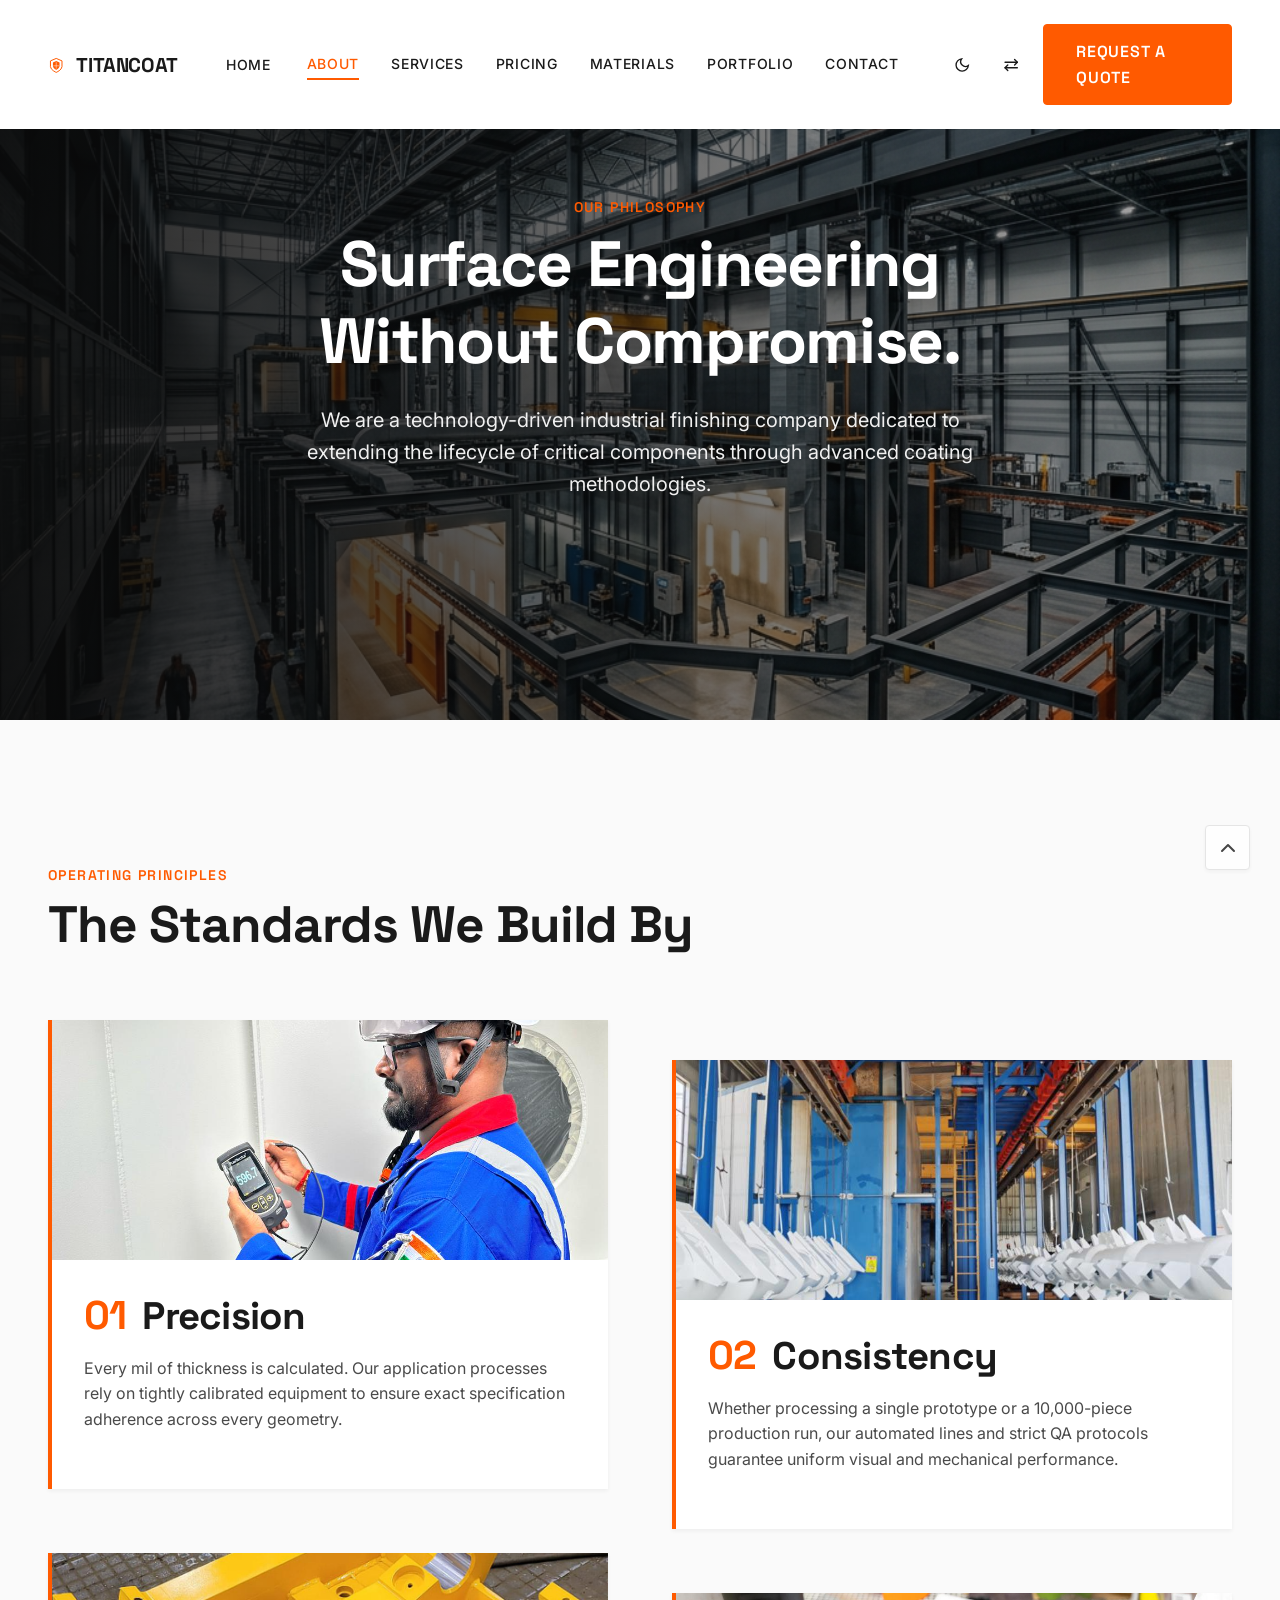
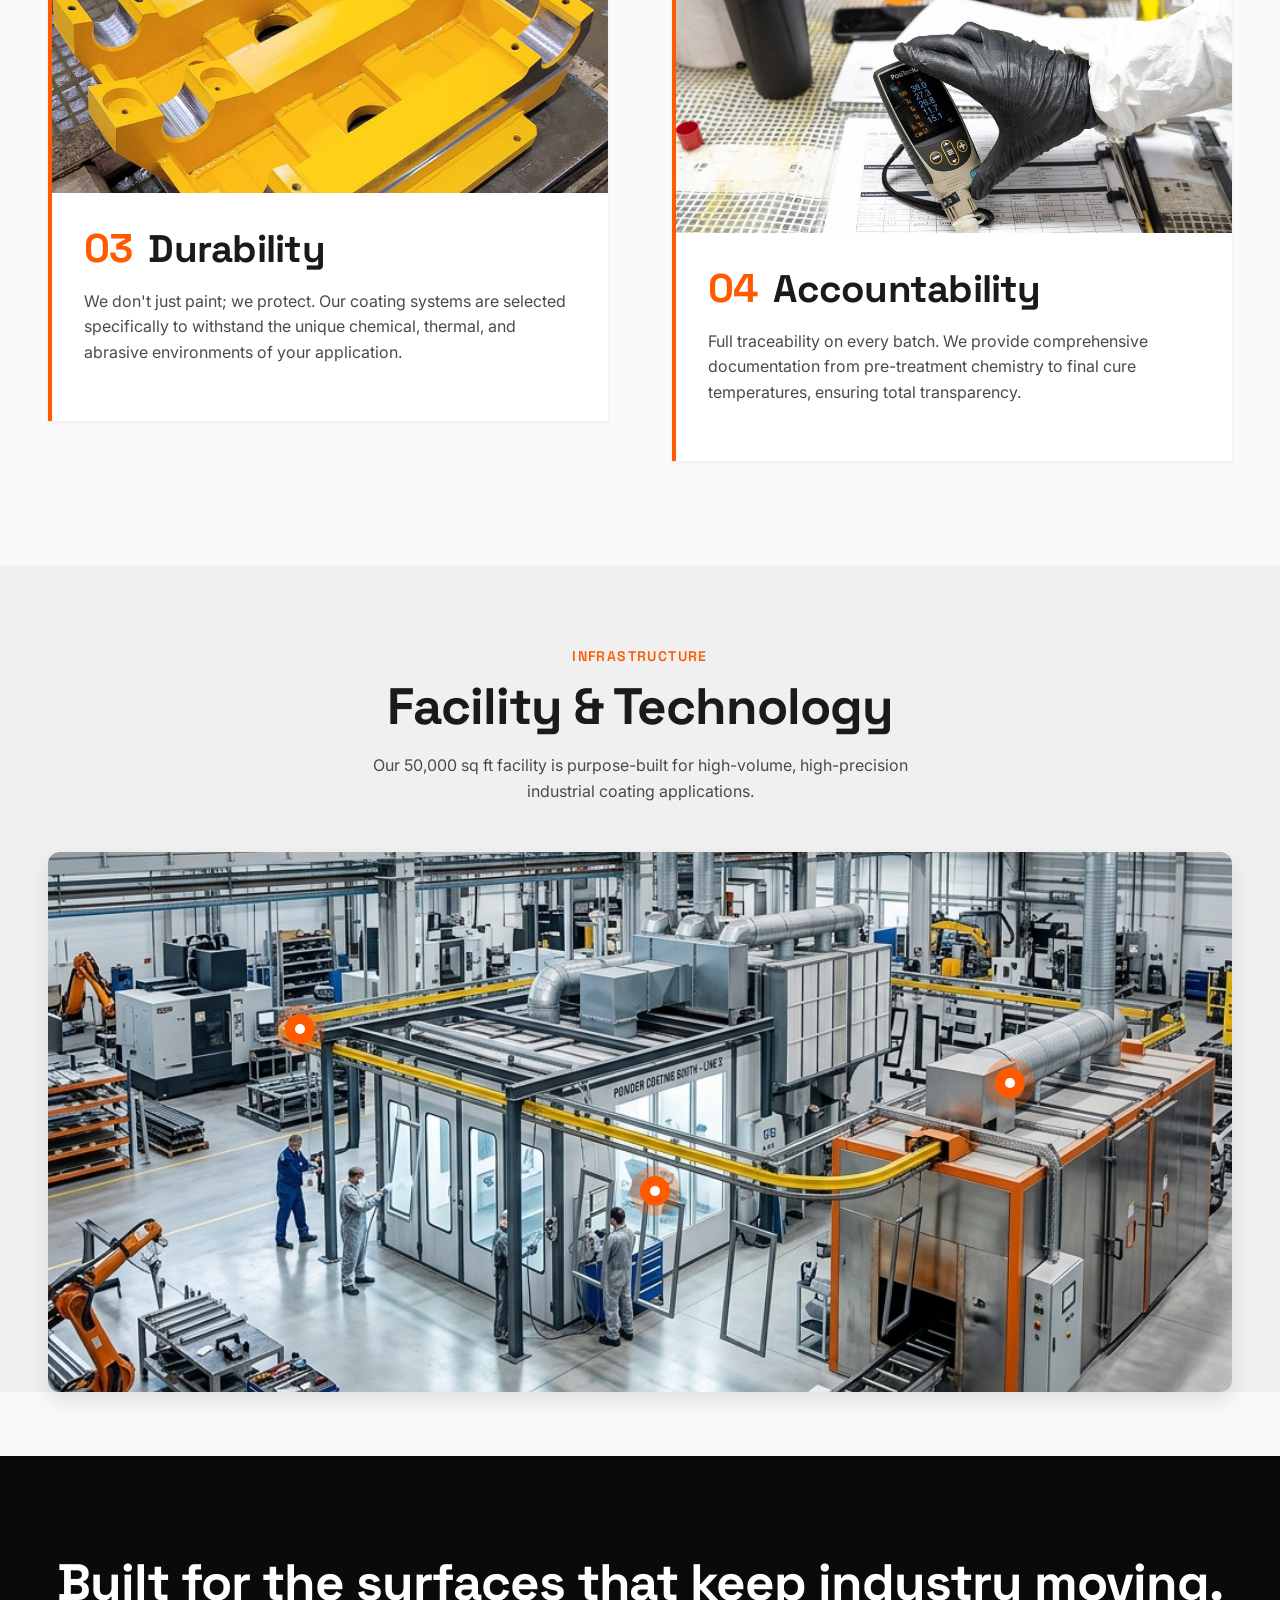
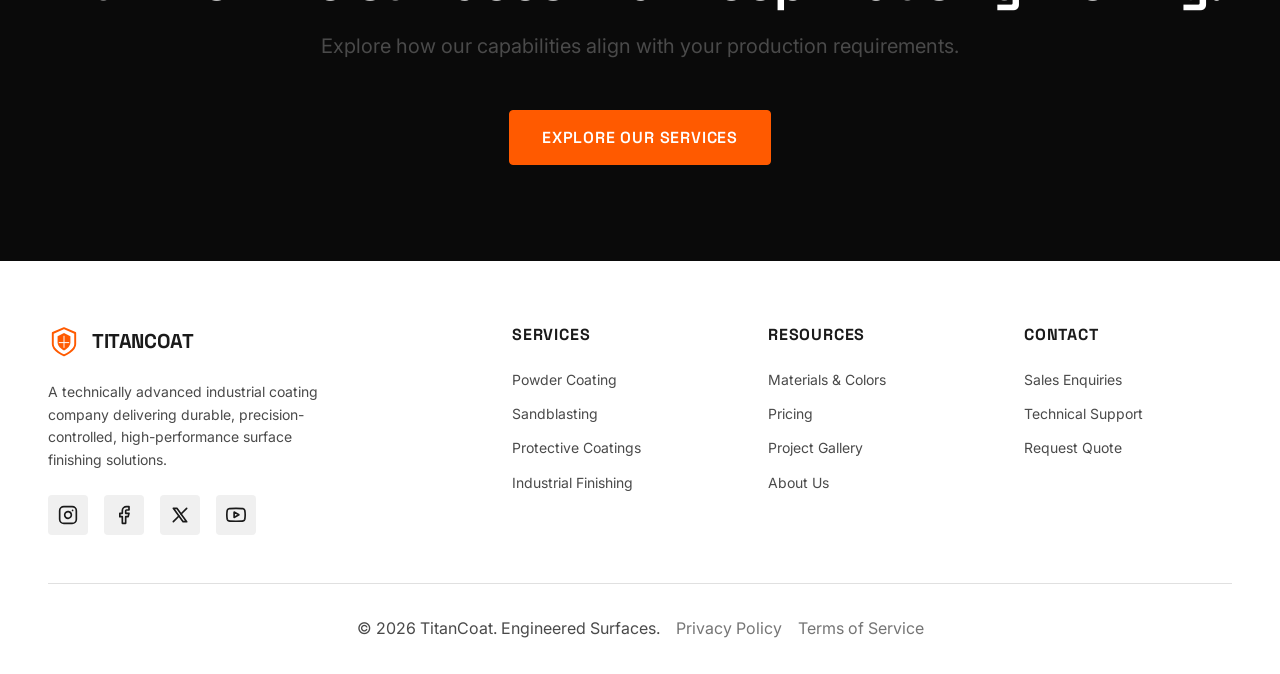
==== commit bb0294e9: "SECOND COMMIT" ====
--- a/about.html
+++ b/about.html
@@ -55,7 +55,7 @@
             <a href="about.html" class="nav-link active">About</a>
             <a href="services.html" class="nav-link">Services</a>
             <a href="pricing.html" class="nav-link">Pricing</a>
-            <a href="materials-colors.html" class="nav-link">Materials & Colors</a>
+            <a href="materials-colors.html" class="nav-link">Materials</a>
             <a href="portfolio.html" class="nav-link">Portfolio</a>
             <a href="contact.html" class="nav-link">Contact</a>
             </div>
--- a/assets/css/components.css
+++ b/assets/css/components.css
@@ -52,7 +52,7 @@
 }
 
 [data-theme="dark"] .logo,
-[data-theme="dark"] .navbar .nav-link {
+[data-theme="dark"] .nav-link {
   color: #ffffff !important;
 }
 
@@ -287,7 +287,6 @@
 .footer {
   background-color: var(--bg-footer);
   padding: 4rem 0 2rem 0;
-  border-top: 15px solid var(--accent-orange);
 }
 
 .footer-grid {
--- a/assets/css/pages/about.css
+++ b/assets/css/pages/about.css
@@ -98,7 +98,7 @@
 
 .approach-item h3 span {
     font-size: 2.5rem;
-    color: var(--bg-secondary);
+    color: var(--accent-orange);
     font-weight: 700;
 }
 
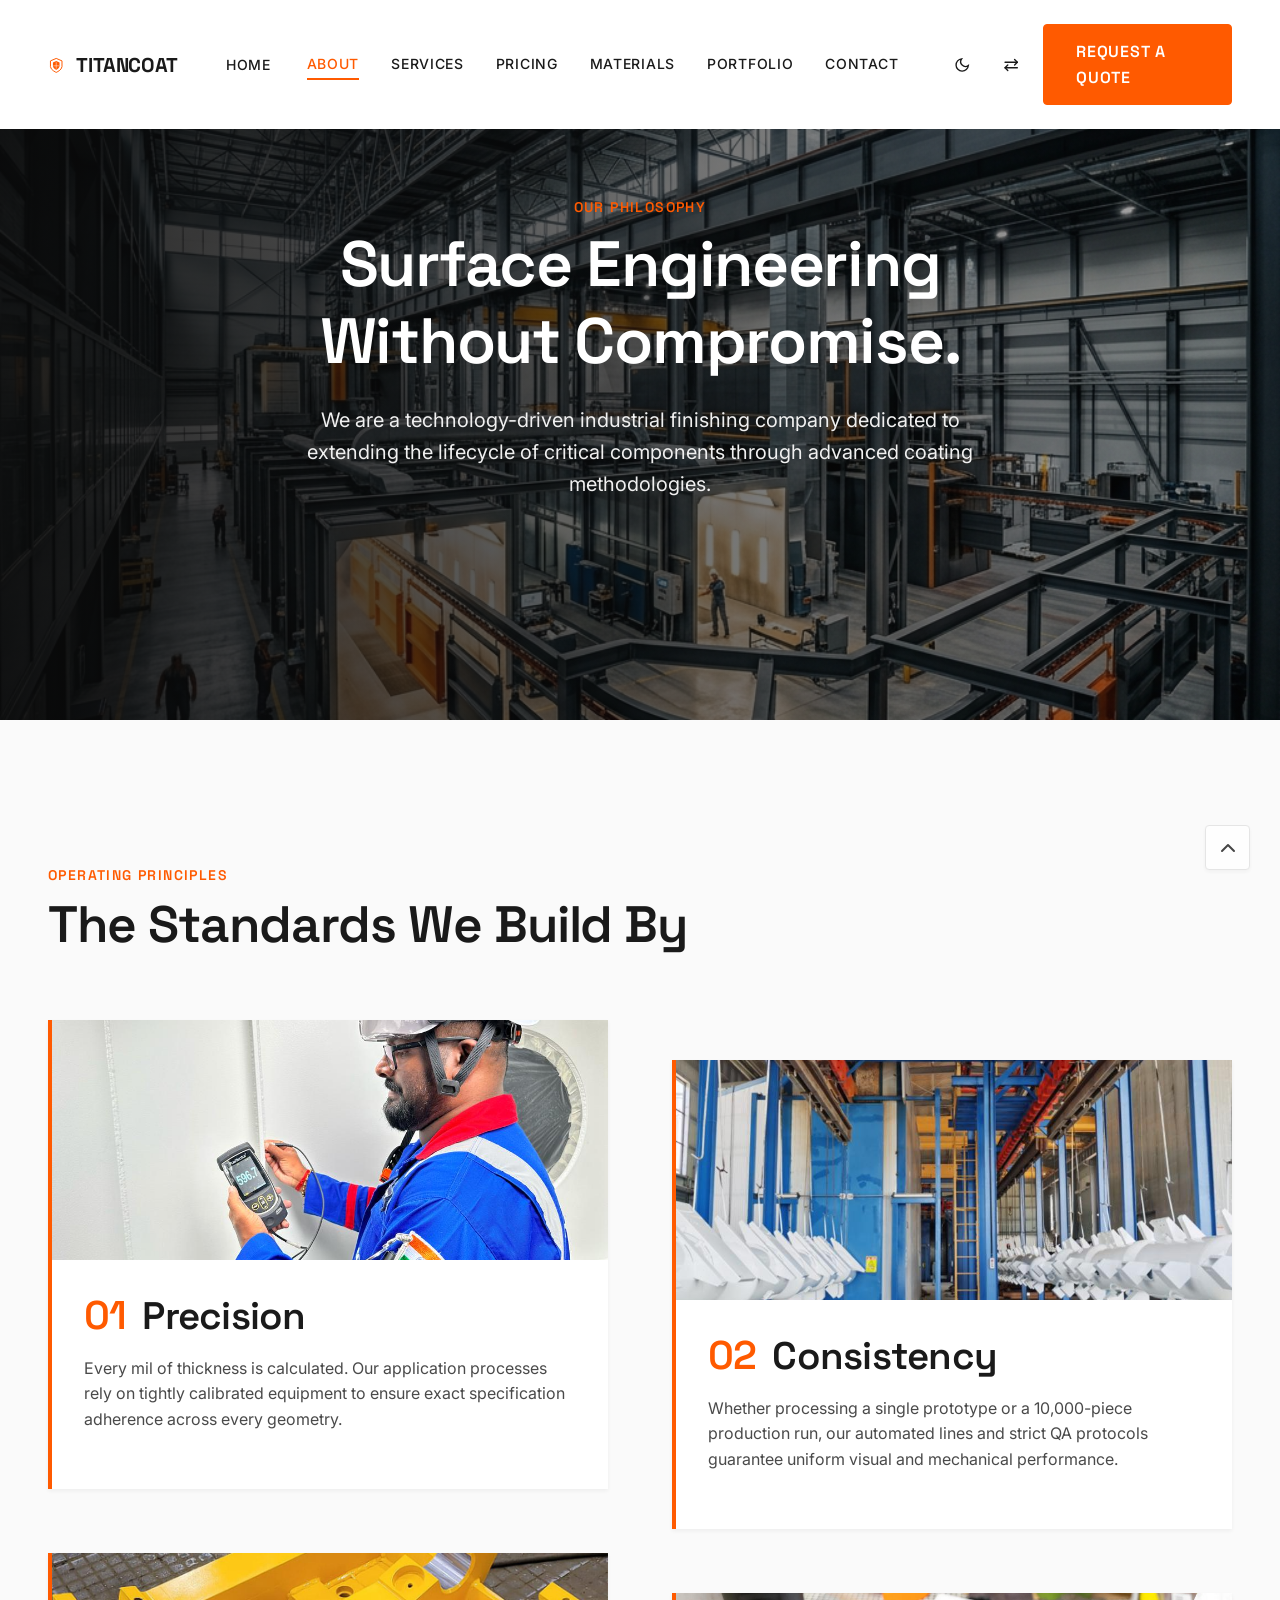
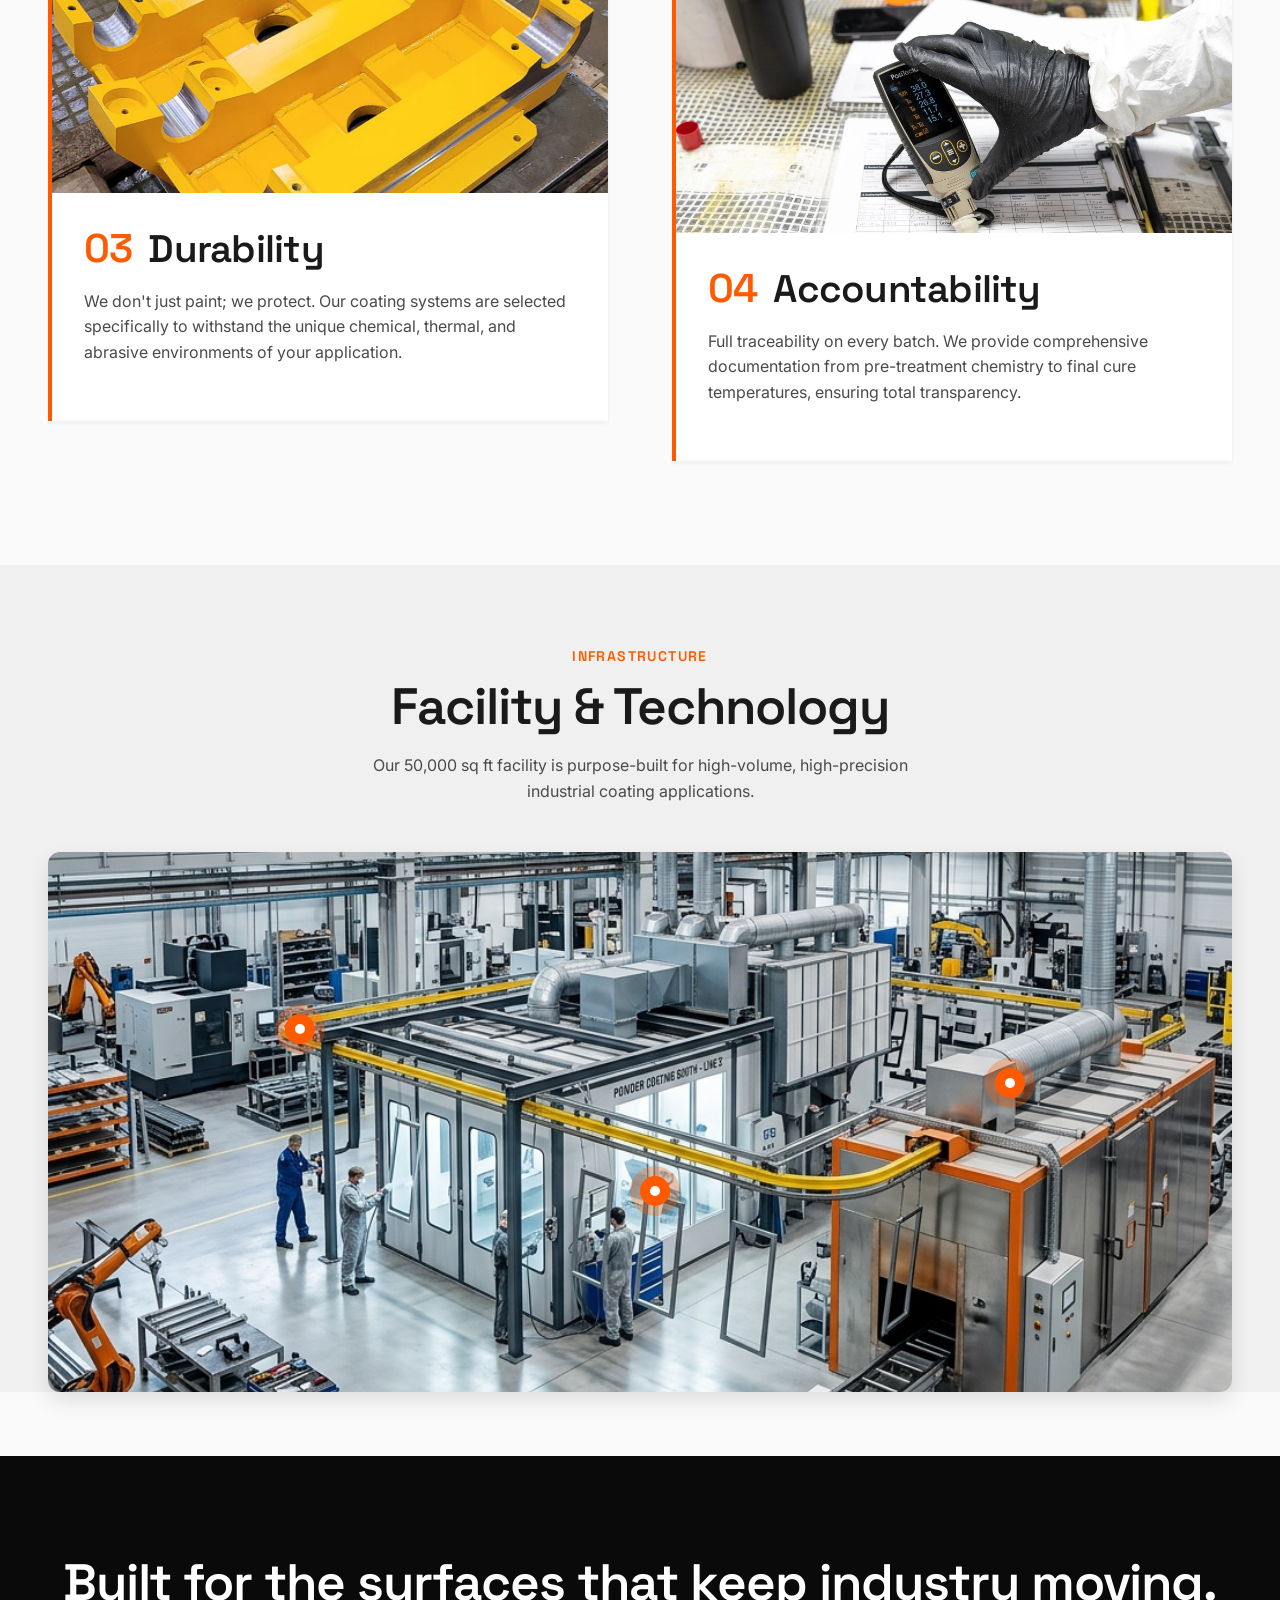
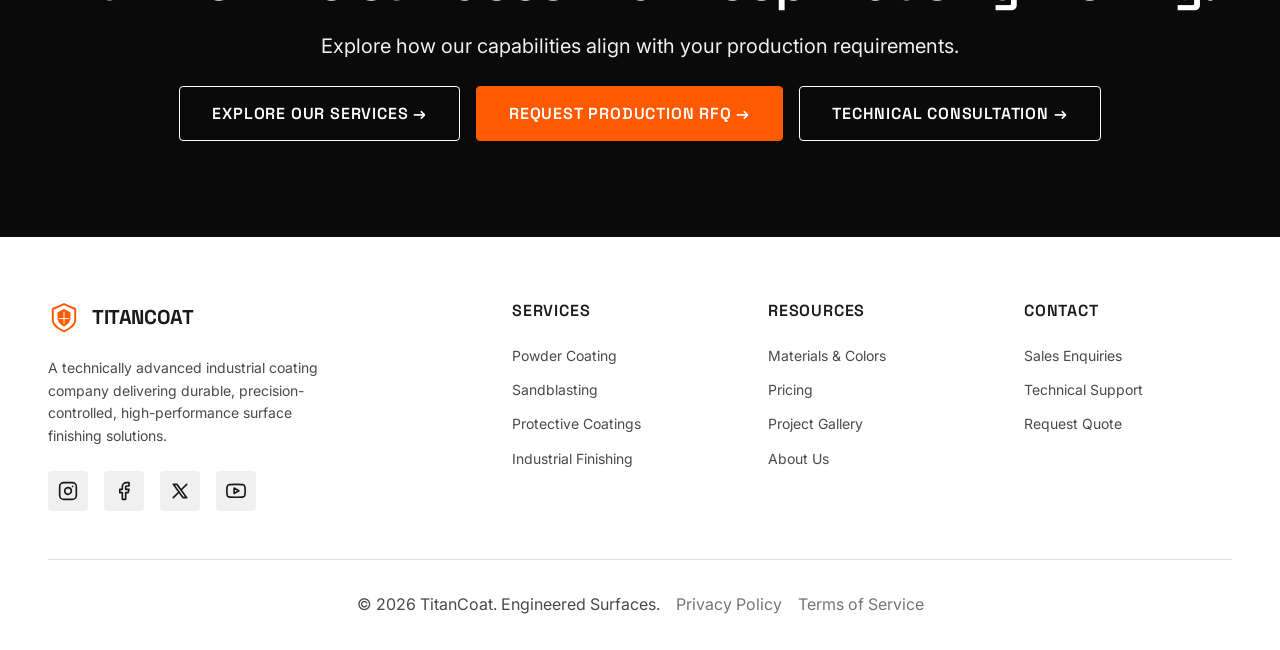
==== commit 752a6181: "fifth commit" ====
--- a/about.html
+++ b/about.html
@@ -148,8 +148,12 @@
     <section class="about-cta">
         <div class="container fade-up">
             <h2>Built for the surfaces that keep industry moving.</h2>
-            <p class="text-lead">Explore how our capabilities align with your production requirements.</p>
-            <a href="services.html" class="btn btn-primary" style="margin-top: 1.5rem;">Explore Our Services</a>
+            <p class="text-lead" style="color: #f0f0f0;">Explore how our capabilities align with your production requirements.</p>
+            <div style="display: flex; gap: 1rem; justify-content: center; flex-wrap: wrap; margin-top: 1.5rem;">
+                <a href="services.html" class="btn btn-outline" style="border-color: #fff; color: #fff;">Explore Our Services &rarr;</a>
+                <button class="btn btn-primary" data-modal-target="quote-modal" data-form-mode="quote">Request Production RFQ &rarr;</button>
+                <button class="btn btn-outline" style="border-color: #fff; color: #fff;" data-modal-target="quote-modal" data-form-mode="consultation">Technical Consultation &rarr;</button>
+            </div>
         </div>
     </section>
 
@@ -211,61 +215,116 @@
         </div>
     </footer>
 
-        <!-- MODAL: QUOTE REQUEST -->
+    <!-- MODAL: QUOTE & CONSULTATION REQUEST -->
     <div class="modal-overlay" id="quote-modal">
         <div class="modal-card">
             <button class="modal-close">&times;</button>
             <div class="modal-header">
-                <h3>Request a Coating Quote</h3>
-                <p>Provide your project details for an engineering evaluation.</p>
-            </div>
-            <form onsubmit="event.preventDefault(); alert('Quote Request Submitted! (Demo)'); this.closest('.modal-overlay').classList.remove('active'); document.body.style.overflow = '';">
+                <h3 id="modal-heading">Request a Coating Quote</h3>
+                <p id="modal-subheading">Provide your project details for an itemized engineering evaluation.</p>
+            </div>
+
+            <!-- Tab Switcher between Quote (RFQ) and Technical Consultation -->
+            <div class="modal-tab-nav">
+                <button type="button" class="modal-tab-btn active" id="modal-tab-rfq">Production Quote (RFQ)</button>
+                <button type="button" class="modal-tab-btn" id="modal-tab-consult">Engineering Consultation</button>
+            </div>
+
+            <!-- FORM 1: PRODUCTION QUOTE (RFQ) -->
+            <form id="rfq-form" onsubmit="event.preventDefault(); alert('Quote Request Submitted! Our engineering team will review your specifications and reply within 24–48 hours.'); this.closest('.modal-overlay').classList.remove('active'); document.body.style.overflow = '';">
                 <div class="form-grid">
                     <div class="form-group">
-                        <label class="form-label">Project Type</label>
-                        <select class="form-control" required>
+                        <label class="form-label">Coating System / Process</label>
+                        <select class="form-control" id="quote-project-type" required>
                             <option value="">Select process...</option>
-                            <option>Powder Coating</option>
-                            <option>Sandblasting</option>
-                            <option>Protective Coating</option>
-                            <option>Metal Finishing</option>
-                            <option>Custom Coating</option>
-                        </select>
-                    </div>
-                    <div class="form-group">
-                        <label class="form-label">Material</label>
-                        <select class="form-control" required>
+                            <option value="Thermoset Powder Coatings">Thermoset Powder Coating (AAMA 2604/2605)</option>
+                            <option value="Thermoplastic Coatings">Thermoplastic Coating (Nylon / PE)</option>
+                            <option value="High-Performance Liquid Coatings">High-Performance Liquid / 2K Polyurethane</option>
+                            <option value="Zinc-Rich Primers & Barriers">Zinc-Rich Epoxy Primer (C5-M Marine)</option>
+                            <option value="Specialty & Extreme Environment Coatings">High-Temp Ceramic & Silicone (Up to 1,200°F)</option>
+                            <option value="Textures, Gloss & Custom Finishes">Architectural Textures & Custom RAL</option>
+                            <option value="Sandblasting & Surface Prep">Abrasive Sandblasting Prep Only</option>
+                        </select>
+                    </div>
+                    <div class="form-group">
+                        <label class="form-label">Substrate Material</label>
+                        <select class="form-control" id="quote-substrate" required>
                             <option value="">Select substrate...</option>
-                            <option>Steel</option>
-                            <option>Aluminum</option>
-                            <option>Stainless Steel</option>
-                            <option>Cast Iron</option>
-                            <option>Other</option>
+                            <option>Structural / Carbon Steel</option>
+                            <option>Aluminum (Extrusions / Sheet)</option>
+                            <option>Stainless Steel (304 / 316)</option>
+                            <option>Cast Iron / Ductile Iron</option>
+                            <option>Galvanized Steel</option>
+                            <option>Brass / Copper / Yellow Metals</option>
+                            <option>Other / Composite</option>
                         </select>
                     </div>
                 </div>
                 <div class="form-grid">
                     <div class="form-group">
                         <label class="form-label">Estimated Quantity</label>
-                        <input type="number" class="form-control" placeholder="Number of parts" required>
-                    </div>
-                    <div class="form-group">
-                        <label class="form-label">Required Finish</label>
+                        <input type="number" class="form-control" placeholder="Number of parts / batch" required>
+                    </div>
+                    <div class="form-group">
+                        <label class="form-label">Required Finish / Spec</label>
                         <select class="form-control" required>
                             <option value="">Select finish...</option>
-                            <option>Matte</option>
-                            <option>Satin</option>
-                            <option>Gloss</option>
-                            <option>Textured</option>
-                            <option>Metallic</option>
+                            <option>Matte (5% - 20% Gloss)</option>
+                            <option>Satin (30% - 50% Gloss)</option>
+                            <option>High Gloss (80%+ Gloss)</option>
+                            <option>Fine Textured / Wrinkle</option>
+                            <option>Metallic / Sparkle</option>
+                            <option>Custom RAL Color Match</option>
                         </select>
                     </div>
                 </div>
                 <div class="form-group">
-                    <label class="form-label">Project Message / Dimensions</label>
-                    <textarea class="form-control" placeholder="Describe component dimensions, surface condition, and performance needs..." required></textarea>
-                </div>
-                <button type="submit" class="btn btn-primary" style="width: 100%;">SUBMIT QUOTE REQUEST</button>
+                    <label class="form-label">Part Dimensions, Masking Zones & Service Environment</label>
+                    <textarea class="form-control" placeholder="Describe length x width x height, estimated part weight, critical threads/bores to mask, and outdoor/chemical exposure needs..." required></textarea>
+                </div>
+                <button type="submit" class="btn btn-primary" style="width: 100%;">SUBMIT PRODUCTION RFQ (24-48 HR RESPONSE)</button>
+            </form>
+
+            <!-- FORM 2: TECHNICAL CONSULTATION -->
+            <form id="consult-form" style="display: none;" onsubmit="event.preventDefault(); alert('Consultation Request Received! A Senior Coating Materials Engineer will contact you within 1 business day.'); this.closest('.modal-overlay').classList.remove('active'); document.body.style.overflow = '';">
+                <div class="form-grid">
+                    <div class="form-group">
+                        <label class="form-label">Consultation Focus</label>
+                        <select class="form-control" required>
+                            <option value="">Select engineering challenge...</option>
+                            <option>Coating System Selection for New Product</option>
+                            <option>Premature Coating Failure Troubleshooting</option>
+                            <option>Specification Compliance (ASTM, AAMA, MIL-SPEC)</option>
+                            <option>Harsh Environment / Salt Spray / Chemical Defense</option>
+                            <option>Substrate Pre-Treatment & Blast Profiling</option>
+                            <option>Custom Formulation or Test Coupon Sampling</option>
+                        </select>
+                    </div>
+                    <div class="form-group">
+                        <label class="form-label">Preferred Discussion Format</label>
+                        <select class="form-control" required>
+                            <option value="Phone Call">Direct Engineering Phone Call</option>
+                            <option value="Virtual Video Meeting">Virtual Video Conference (Screen Share)</option>
+                            <option value="Email Technical Brief">Email Technical Evaluation Brief</option>
+                            <option value="Facility Visit">Facility & Lab Visit (On-Site)</option>
+                        </select>
+                    </div>
+                </div>
+                <div class="form-grid">
+                    <div class="form-group">
+                        <label class="form-label">Company / Organization</label>
+                        <input type="text" class="form-control" placeholder="Company or project name" required>
+                    </div>
+                    <div class="form-group">
+                        <label class="form-label">Contact Email or Direct Phone</label>
+                        <input type="text" class="form-control" placeholder="Email or direct line" required>
+                    </div>
+                </div>
+                <div class="form-group">
+                    <label class="form-label">Technical Challenge / Operating Environment Details</label>
+                    <textarea class="form-control" placeholder="Describe temperatures, chemical exposure, substrate alloy, failure history, or required ASTM specifications..." required></textarea>
+                </div>
+                <button type="submit" class="btn btn-primary" style="width: 100%;">SCHEDULE 1-ON-1 TECHNICAL CONSULTATION</button>
             </form>
         </div>
     </div>
--- a/assets/css/global.css
+++ b/assets/css/global.css
@@ -3,12 +3,13 @@
   background-color: var(--bg-primary);
   color: var(--text-primary);
   line-height: 1.6;
+  font-weight: 400;
   transition: background-color var(--transition-normal), color var(--transition-normal);
 }
 
 h1, h2, h3, h4, h5, h6 {
   font-family: var(--font-heading);
-  font-weight: 700;
+  font-weight: 600;
   line-height: 1.2;
   margin-bottom: var(--space-sm);
   color: var(--text-primary);
@@ -24,6 +25,7 @@
   margin-bottom: var(--space-md);
   color: var(--text-secondary);
   font-size: 1rem;
+  font-weight: 400;
 }
 
 .text-lead {
--- a/assets/css/components.css
+++ b/assets/css/components.css
@@ -538,3 +538,95 @@
     grid-template-columns: 1fr;
   }
 }
+
+/* ==========================================================================
+   MODAL DUAL-MODE TABS (Production RFQ vs Technical Consultation)
+   ========================================================================== */
+.modal-tab-nav {
+  display: flex;
+  gap: 0.5rem;
+  margin-bottom: 1.5rem;
+  border-bottom: 1px solid var(--border-color);
+  padding-bottom: 0.5rem;
+}
+
+.modal-tab-btn {
+  flex: 1;
+  background: transparent;
+  border: none;
+  border-bottom: 2px solid transparent;
+  padding: 0.65rem 0.5rem;
+  font-family: var(--font-heading);
+  font-size: 0.9rem;
+  font-weight: 600;
+  color: var(--text-muted);
+  cursor: pointer;
+  transition: all var(--transition-fast);
+  text-align: center;
+}
+
+.modal-tab-btn:hover {
+  color: var(--text-primary);
+}
+
+.modal-tab-btn.active {
+  color: var(--accent-orange);
+  border-bottom-color: var(--accent-orange);
+}
+
+/* ==========================================================================
+   REQUIREMENT MATCHING & NEXT-STEP CTA BUTTONS (Shared across all pages)
+   ========================================================================== */
+.req-match-pill {
+  display: inline-flex;
+  align-items: center;
+  gap: 0.35rem;
+  font-size: 0.72rem;
+  font-weight: 700;
+  text-transform: uppercase;
+  letter-spacing: 0.05em;
+  padding: 0.25rem 0.65rem;
+  border-radius: var(--radius-full);
+  background: var(--accent-orange-light);
+  color: var(--accent-orange);
+  margin-bottom: 0.75rem;
+  width: fit-content;
+}
+
+.service-card-cta-btn {
+  width: 100%;
+  margin-top: auto;
+  padding: 0.7rem 1.1rem;
+  font-size: 0.85rem;
+  font-weight: 600;
+  text-align: center;
+  display: inline-flex;
+  align-items: center;
+  justify-content: center;
+  gap: 0.5rem;
+  background: transparent;
+  color: var(--accent-orange);
+  border: 1px solid var(--accent-orange);
+  border-radius: var(--radius-sm);
+  cursor: pointer;
+  text-decoration: none;
+  transition: all var(--transition-fast);
+}
+
+.service-card-cta-btn:hover {
+  background: var(--accent-orange);
+  color: #ffffff;
+  transform: translateY(-2px);
+  box-shadow: 0 4px 10px rgba(255, 90, 0, 0.25);
+}
+
+.service-card-cta-btn.primary {
+  background: var(--accent-orange);
+  color: #ffffff;
+}
+
+.service-card-cta-btn.primary:hover {
+  background: #e05000;
+  color: #ffffff;
+}
+
--- a/assets/css/pages/about.css
+++ b/assets/css/pages/about.css
@@ -99,7 +99,7 @@
 .approach-item h3 span {
     font-size: 2.5rem;
     color: var(--accent-orange);
-    font-weight: 700;
+    font-weight: 600;
 }
 
 @media (max-width: 768px) {
@@ -202,3 +202,5 @@
 }
 
 .about-cta h2 { color: #fff; }
+.about-cta p,
+.about-cta .text-lead { color: #f0f0f0; }
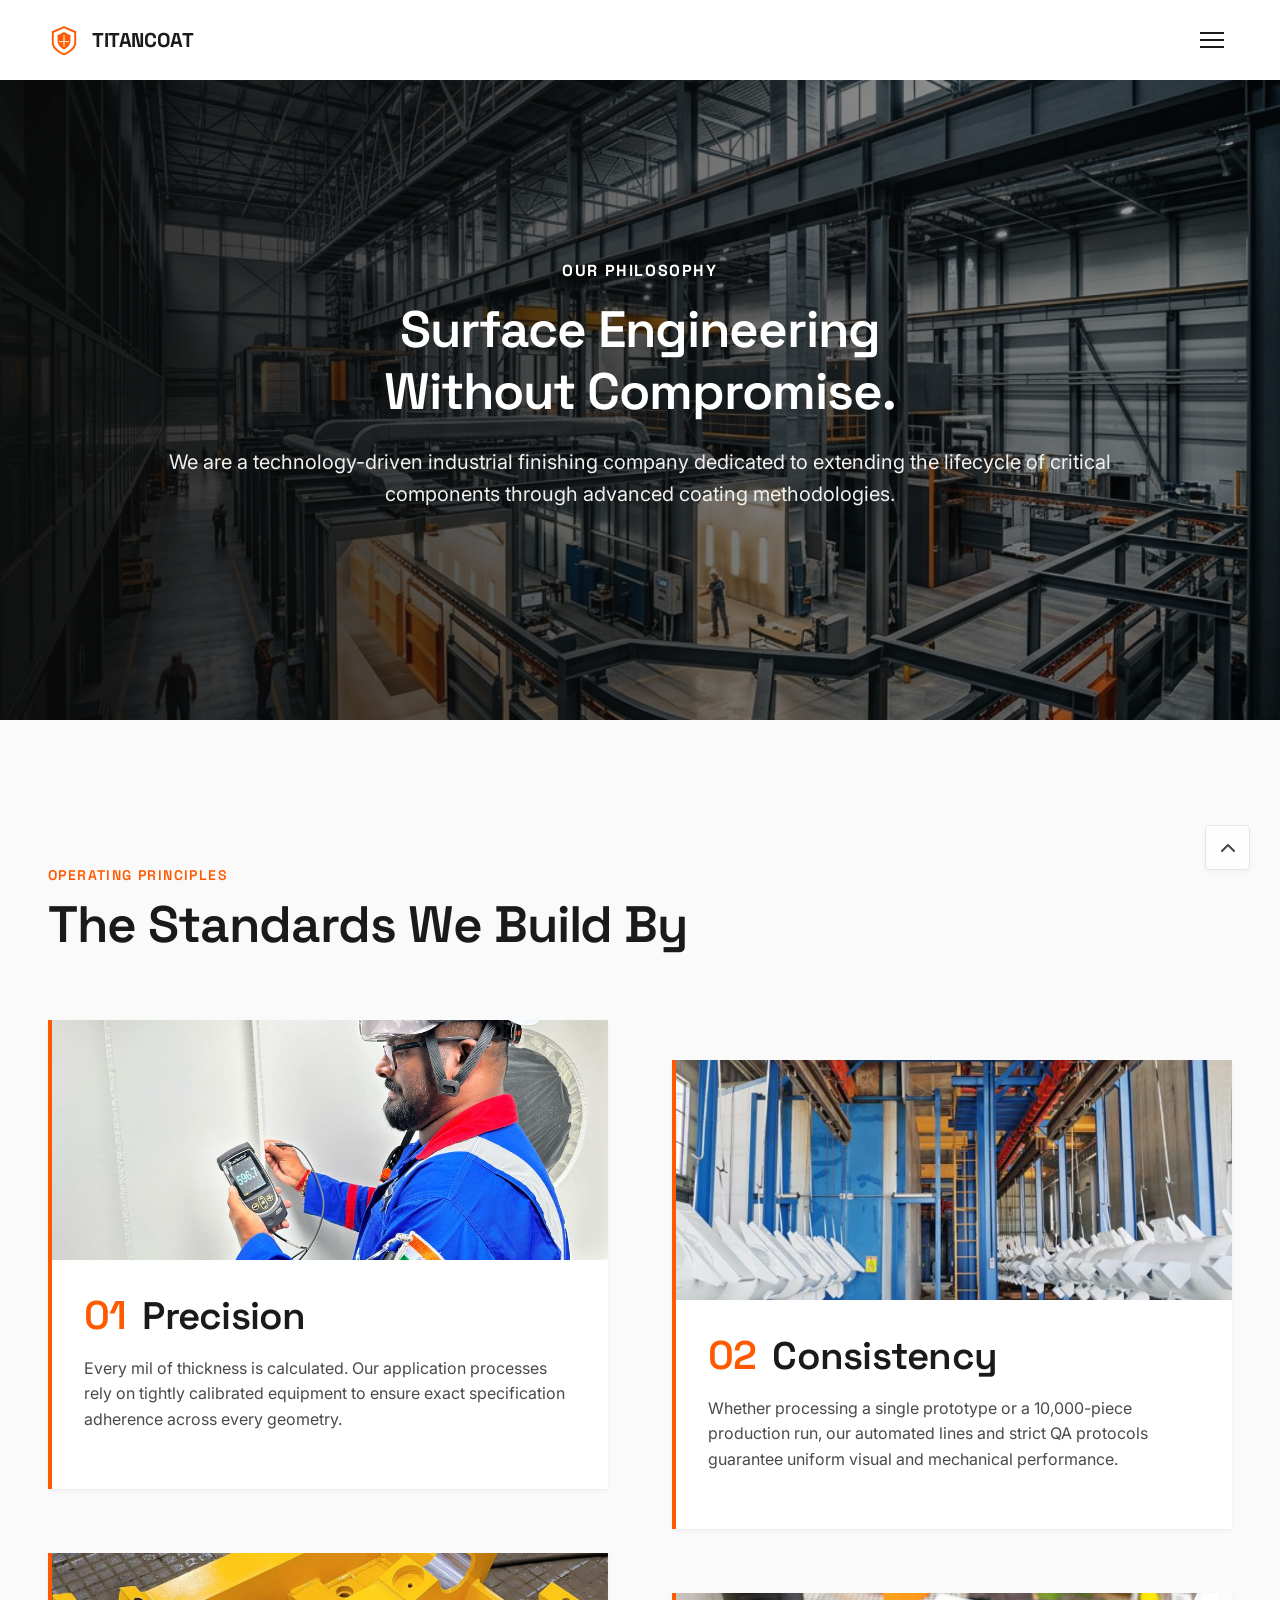
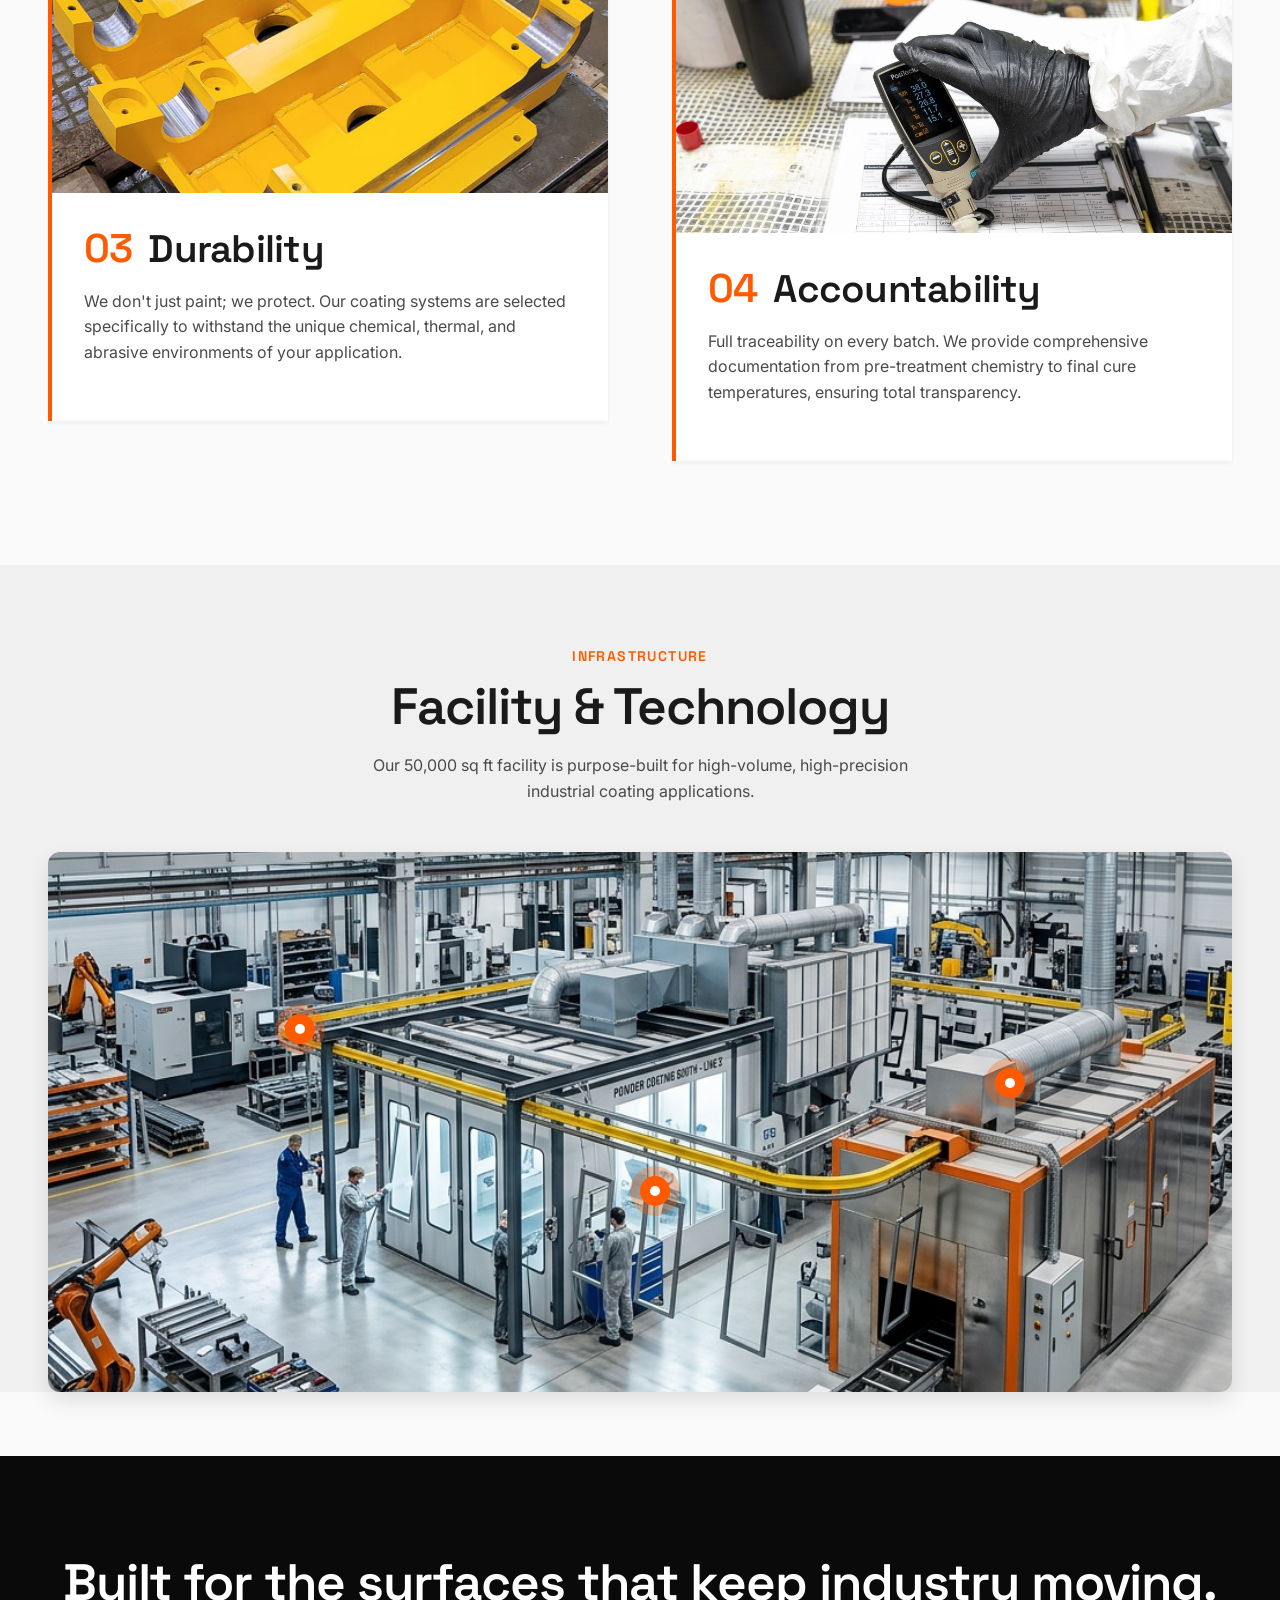
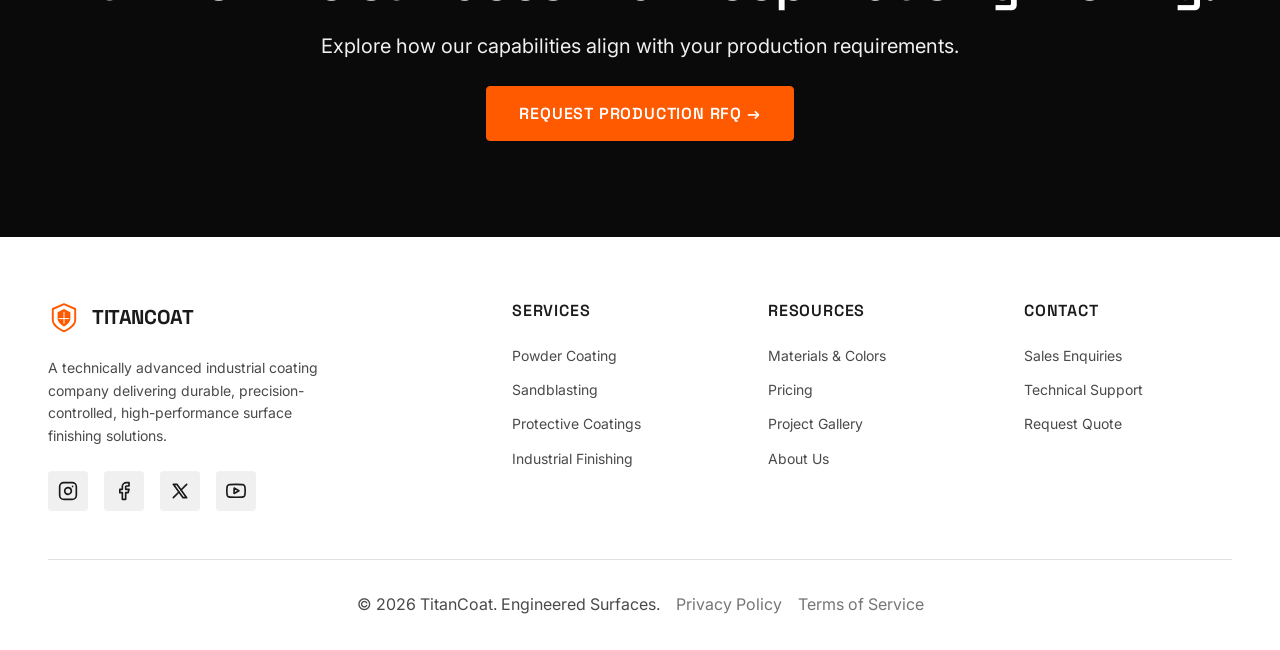
==== commit 13e5f5bd: "seventh commit" ====
--- a/about.html
+++ b/about.html
@@ -73,7 +73,7 @@
         <div class="container relative">
             <div class="about-hero-content fade-up">
                 <span class="label-small">Our Philosophy</span>
-                <h1>Surface Engineering Without Compromise.</h1>
+                <h1>Surface Engineering<br>Without Compromise.</h1>
                 <p class="text-lead">We are a technology-driven industrial finishing company dedicated to extending the lifecycle of critical components through advanced coating methodologies.</p>
             </div>
         </div>
@@ -150,9 +150,7 @@
             <h2>Built for the surfaces that keep industry moving.</h2>
             <p class="text-lead" style="color: #f0f0f0;">Explore how our capabilities align with your production requirements.</p>
             <div style="display: flex; gap: 1rem; justify-content: center; flex-wrap: wrap; margin-top: 1.5rem;">
-                <a href="services.html" class="btn btn-outline" style="border-color: #fff; color: #fff;">Explore Our Services &rarr;</a>
                 <button class="btn btn-primary" data-modal-target="quote-modal" data-form-mode="quote">Request Production RFQ &rarr;</button>
-                <button class="btn btn-outline" style="border-color: #fff; color: #fff;" data-modal-target="quote-modal" data-form-mode="consultation">Technical Consultation &rarr;</button>
             </div>
         </div>
     </section>
--- a/assets/css/components.css
+++ b/assets/css/components.css
@@ -222,8 +222,10 @@
   transition: right var(--transition-normal);
   display: flex;
   flex-direction: column;
+  align-items: center;
   padding: 6rem 2rem 2rem 2rem;
   overflow-y: auto;
+  text-align: center;
 }
 
 [dir="rtl"] .mobile-menu {
@@ -243,23 +245,45 @@
 .mobile-top-controls {
   display: flex;
   justify-content: center;
+  align-items: center;
   gap: 2rem;
   margin-top: 1rem;
   padding-top: 2rem;
   border-top: 1px solid var(--border-color);
   margin-bottom: 2rem;
+  width: 100%;
+  max-width: 360px;
 }
 
 .mobile-nav-links {
   display: flex;
   flex-direction: column;
   align-items: center;
+  justify-content: center;
   gap: 1.5rem;
   margin-bottom: 2rem;
+  width: 100%;
+  text-align: center;
 }
 
 .mobile-nav-links .nav-link {
   font-size: 1.25rem;
+  text-align: center;
+  display: inline-flex;
+  align-items: center;
+  justify-content: center;
+}
+
+.mobile-menu .btn,
+.mobile-menu .btn-primary {
+  display: inline-flex !important;
+  align-items: center !important;
+  justify-content: center !important;
+  text-align: center !important;
+  margin-left: auto !important;
+  margin-right: auto !important;
+  max-width: 340px;
+  width: 100% !important;
 }
 
 .mobile-login-card {
@@ -271,15 +295,18 @@
   margin-top: auto;
   display: flex;
   flex-direction: column;
+  align-items: center;
   gap: 1rem;
-}
-
-@media (max-width: 1024px) {
-  .nav-menu, .nav-actions .btn, .nav-actions .theme-toggle, .nav-actions .rtl-toggle, .nav-actions .login-btn {
+  width: 100%;
+  max-width: 360px;
+}
+
+@media (max-width: 1343px) {
+  .nav-menu, .nav-actions, .nav-actions .btn, .nav-actions .theme-toggle, .nav-actions .rtl-toggle, .nav-actions .login-btn {
     display: none !important;
   }
   .hamburger {
-    display: block;
+    display: block !important;
   }
 }
 
--- a/assets/css/pages/about.css
+++ b/assets/css/pages/about.css
@@ -6,8 +6,16 @@
     display: flex;
     align-items: center;
     position: relative;
-    padding-top: 5rem;
+    padding-top: 8.5rem;
+    padding-bottom: 4rem;
     overflow: hidden;
+}
+
+@media (min-width: 992px) {
+    .about-hero {
+        padding-top: 9.5rem;
+        padding-bottom: 5rem;
+    }
 }
 
 .about-hero-bg {
@@ -34,14 +42,30 @@
 .about-hero-content {
     position: relative;
     z-index: 3;
-    max-width: 700px;
+    max-width: 950px;
     margin: 0 auto;
     text-align: center;
+}
+
+.about-hero-content .label-small {
+    position: relative;
+    z-index: 10;
+    display: block !important;
+    visibility: visible !important;
+    opacity: 1 !important;
+    color: #FFFFFF !important;
+    font-size: 1rem !important;
+    font-weight: 700 !important;
+    margin: 0 auto 1rem auto !important;
+    letter-spacing: 0.1em;
+    text-transform: uppercase;
+    text-shadow: 0 2px 4px rgba(0, 0, 0, 0.8);
 }
 
 .about-hero-content h1 {
     color: #fff;
     margin-bottom: var(--space-md);
+    font-size: clamp(2.2rem, 4vw, 3.75rem);
 }
 
 .about-hero-content p {
